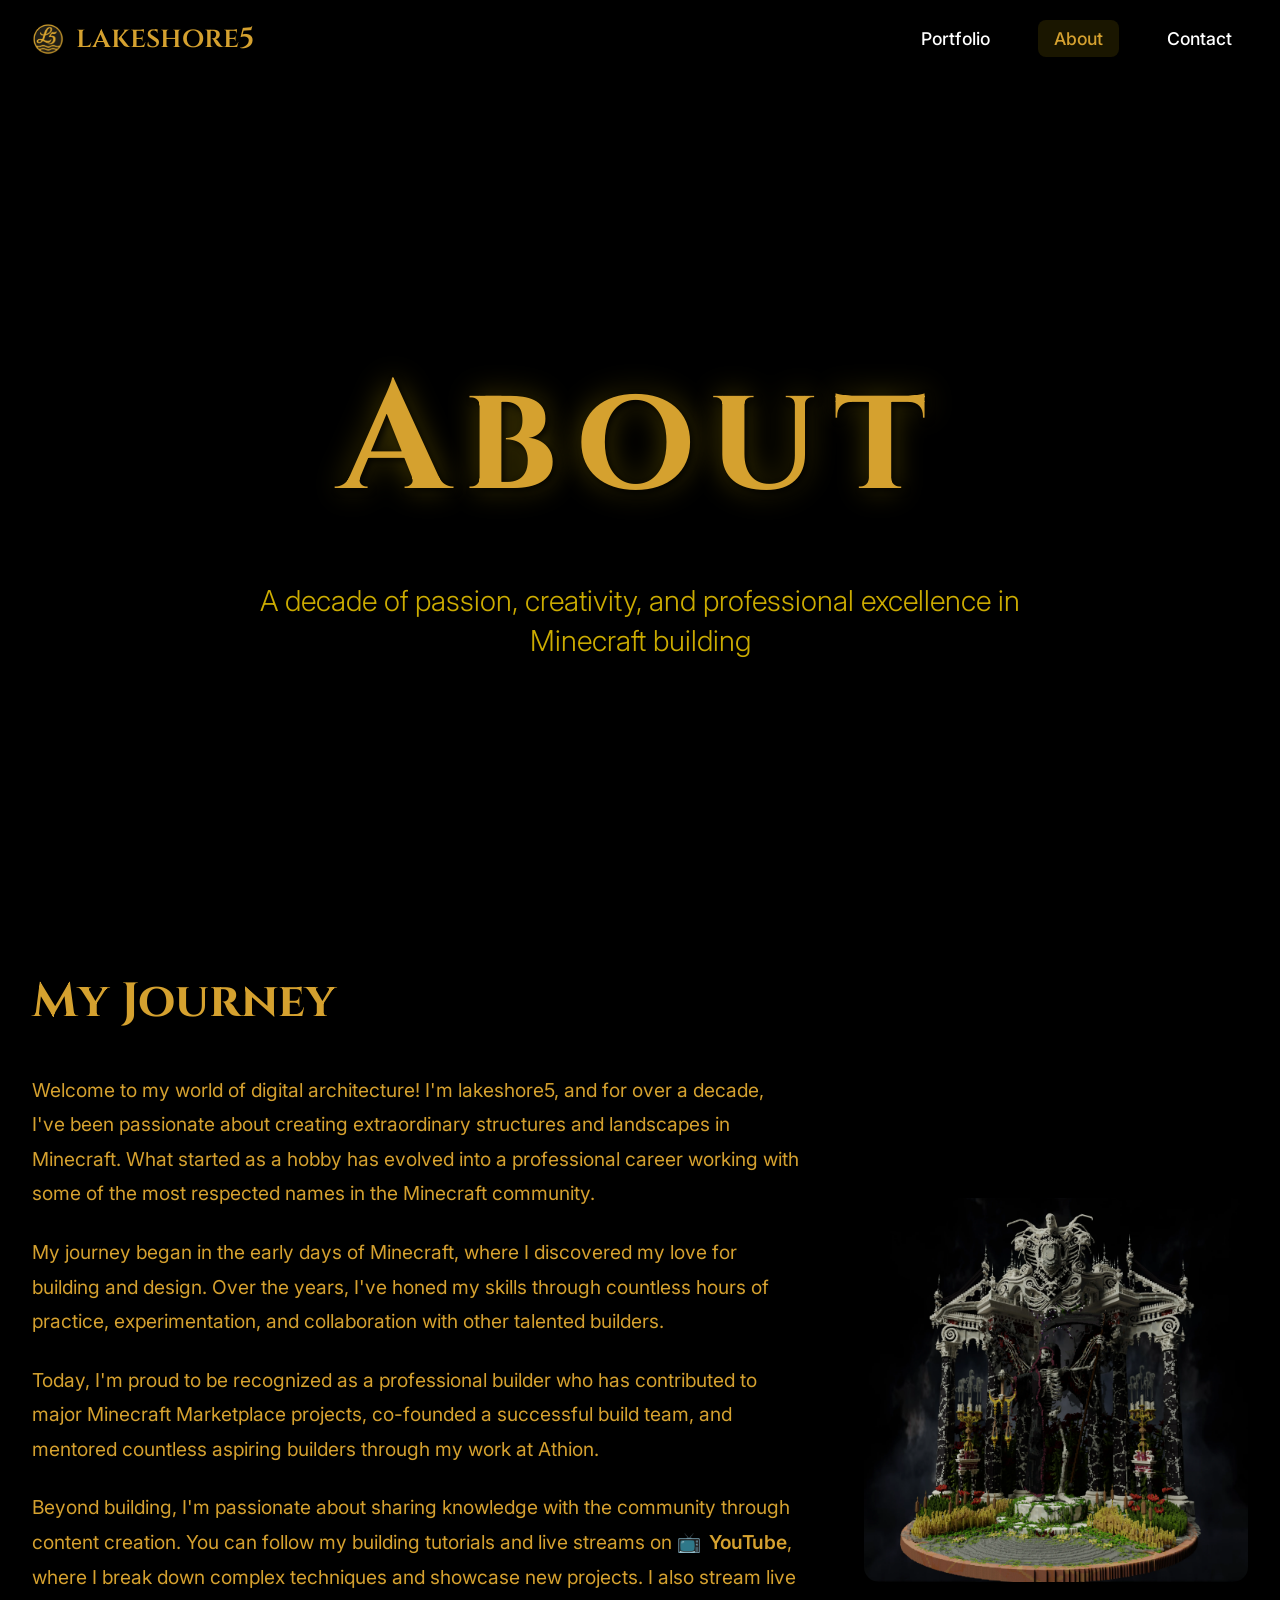
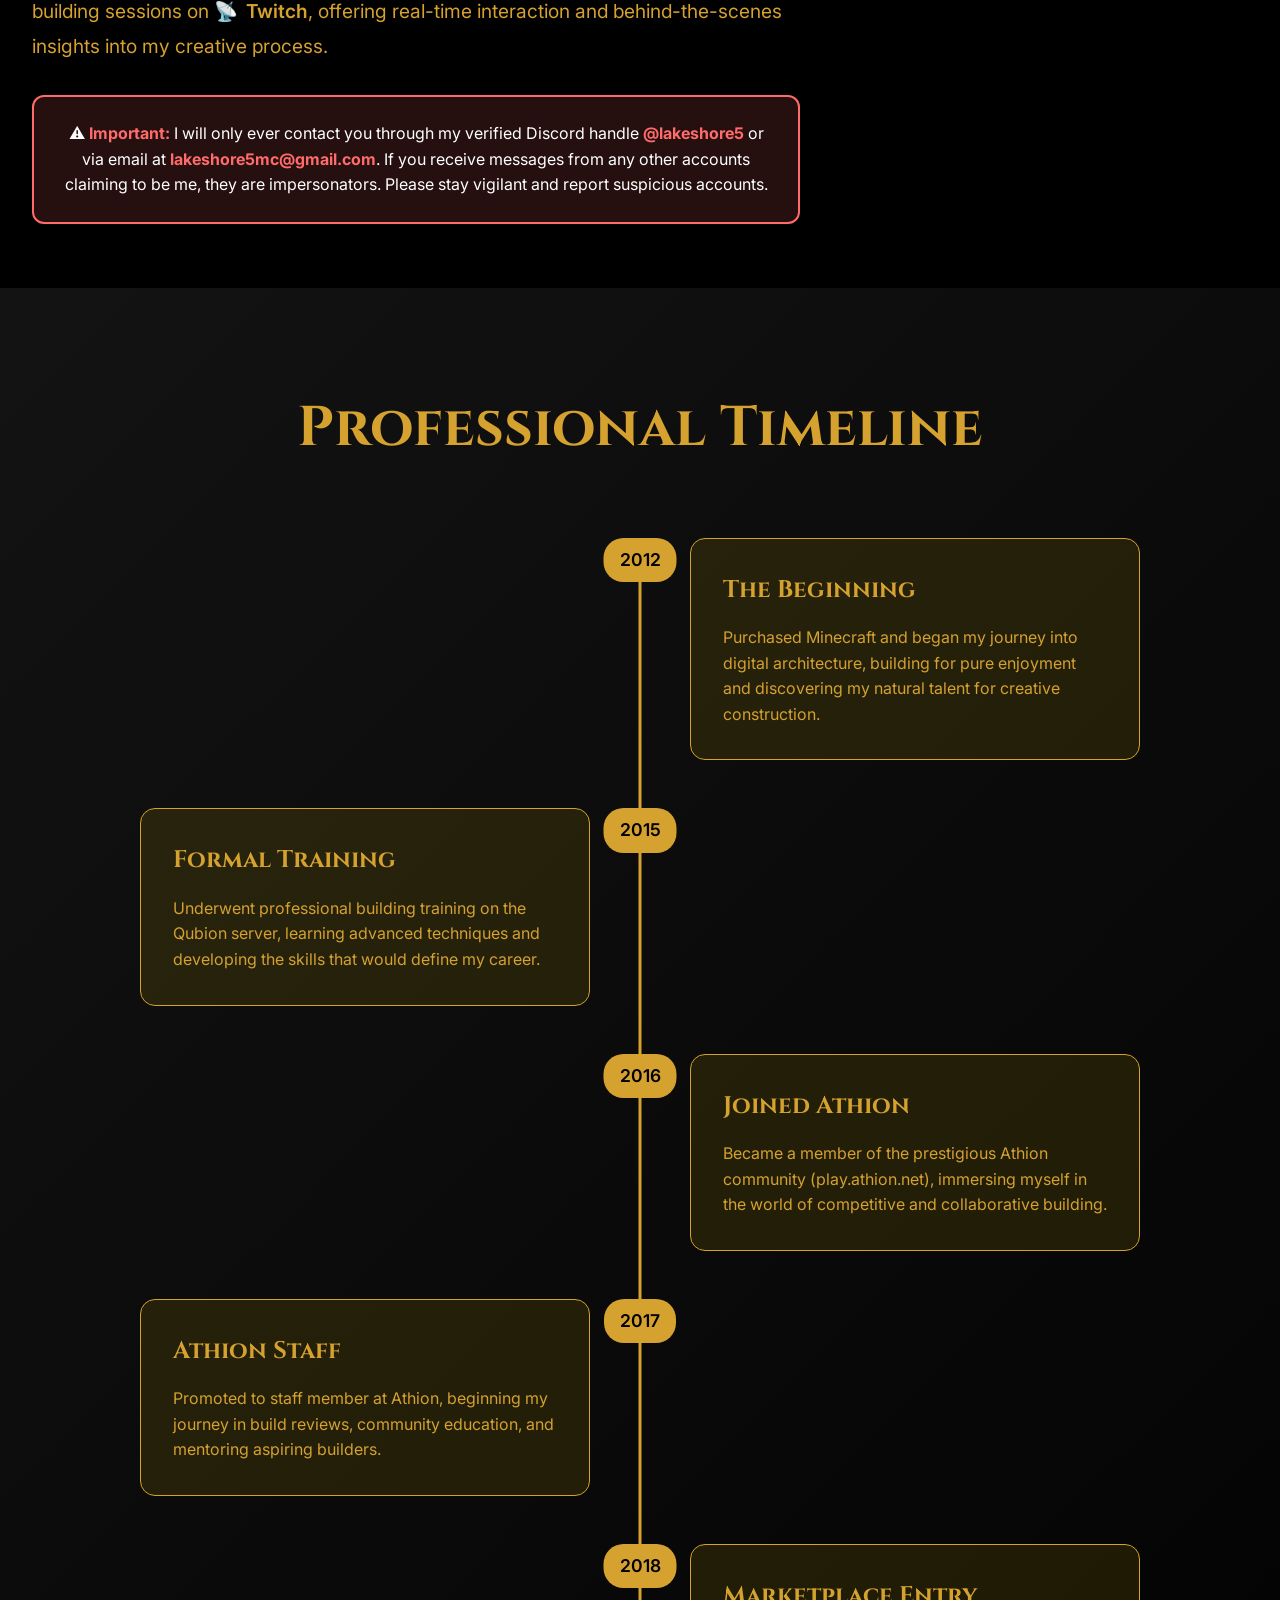
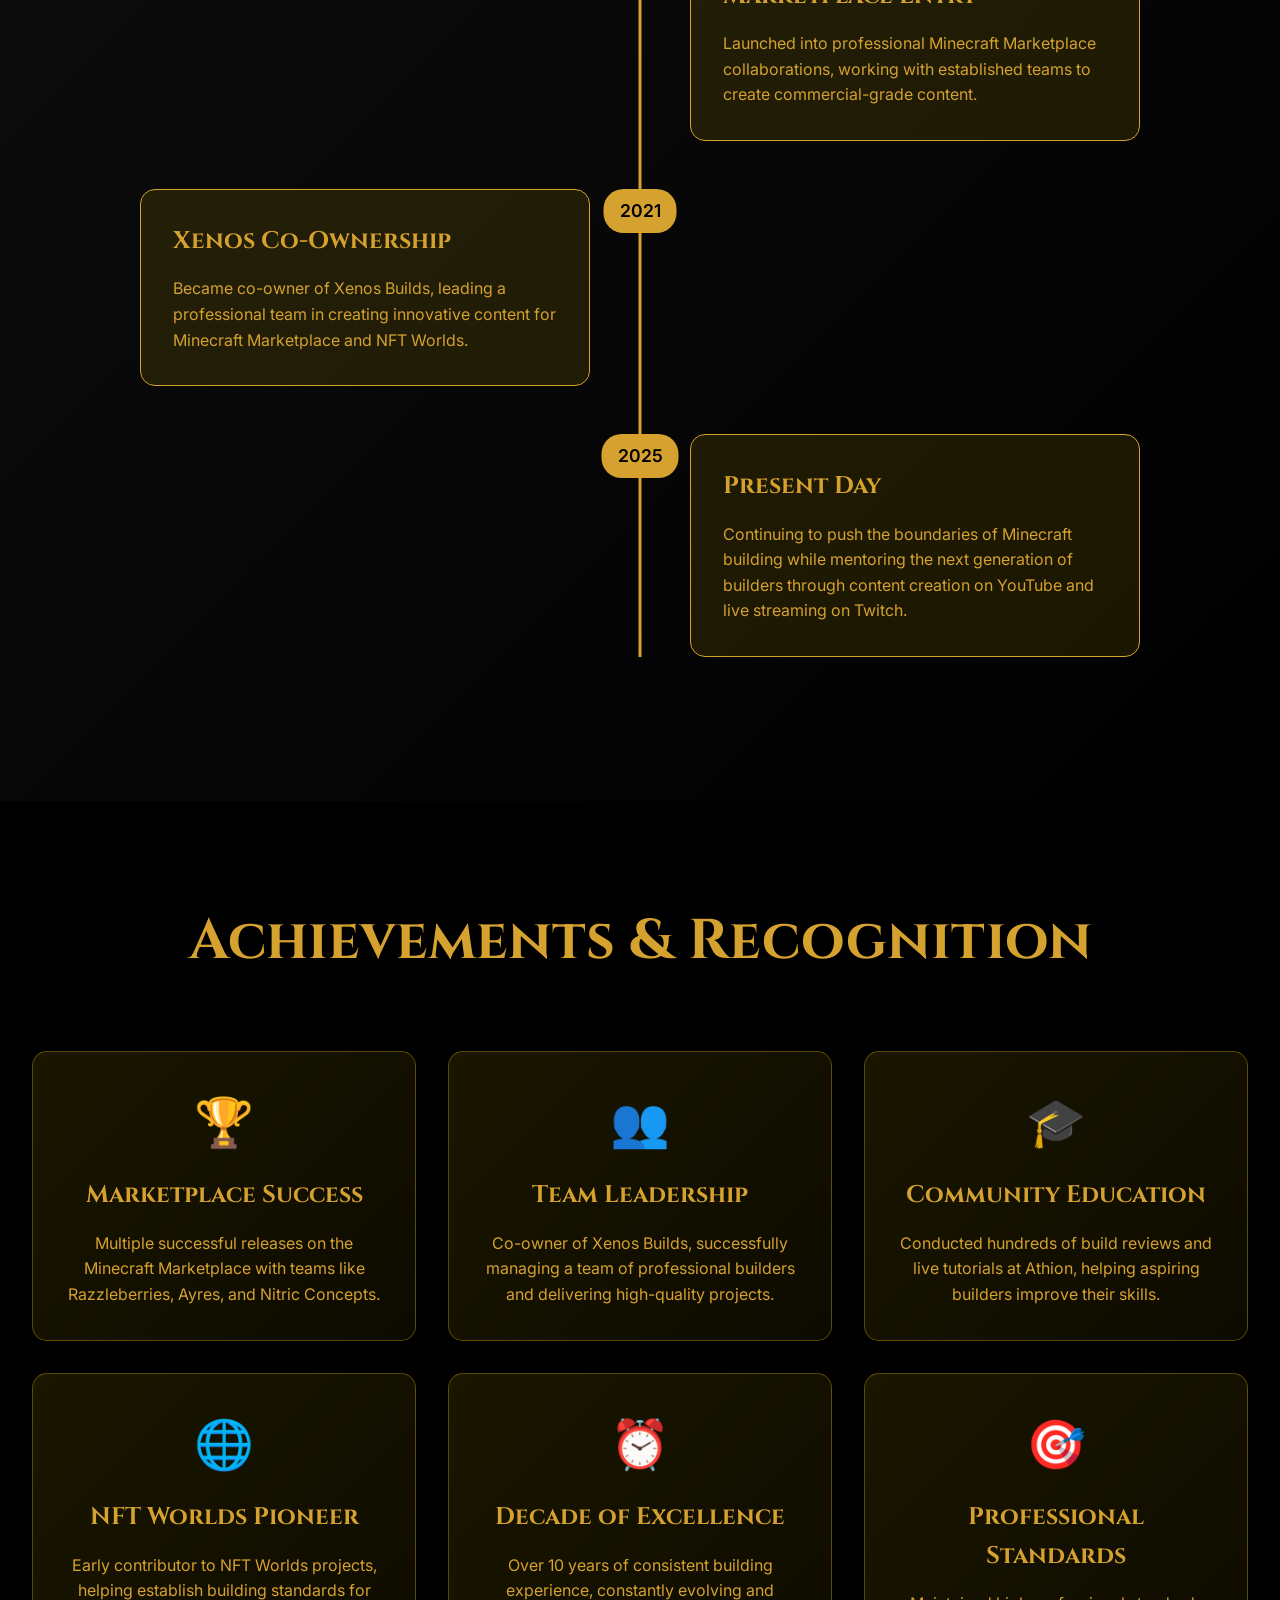
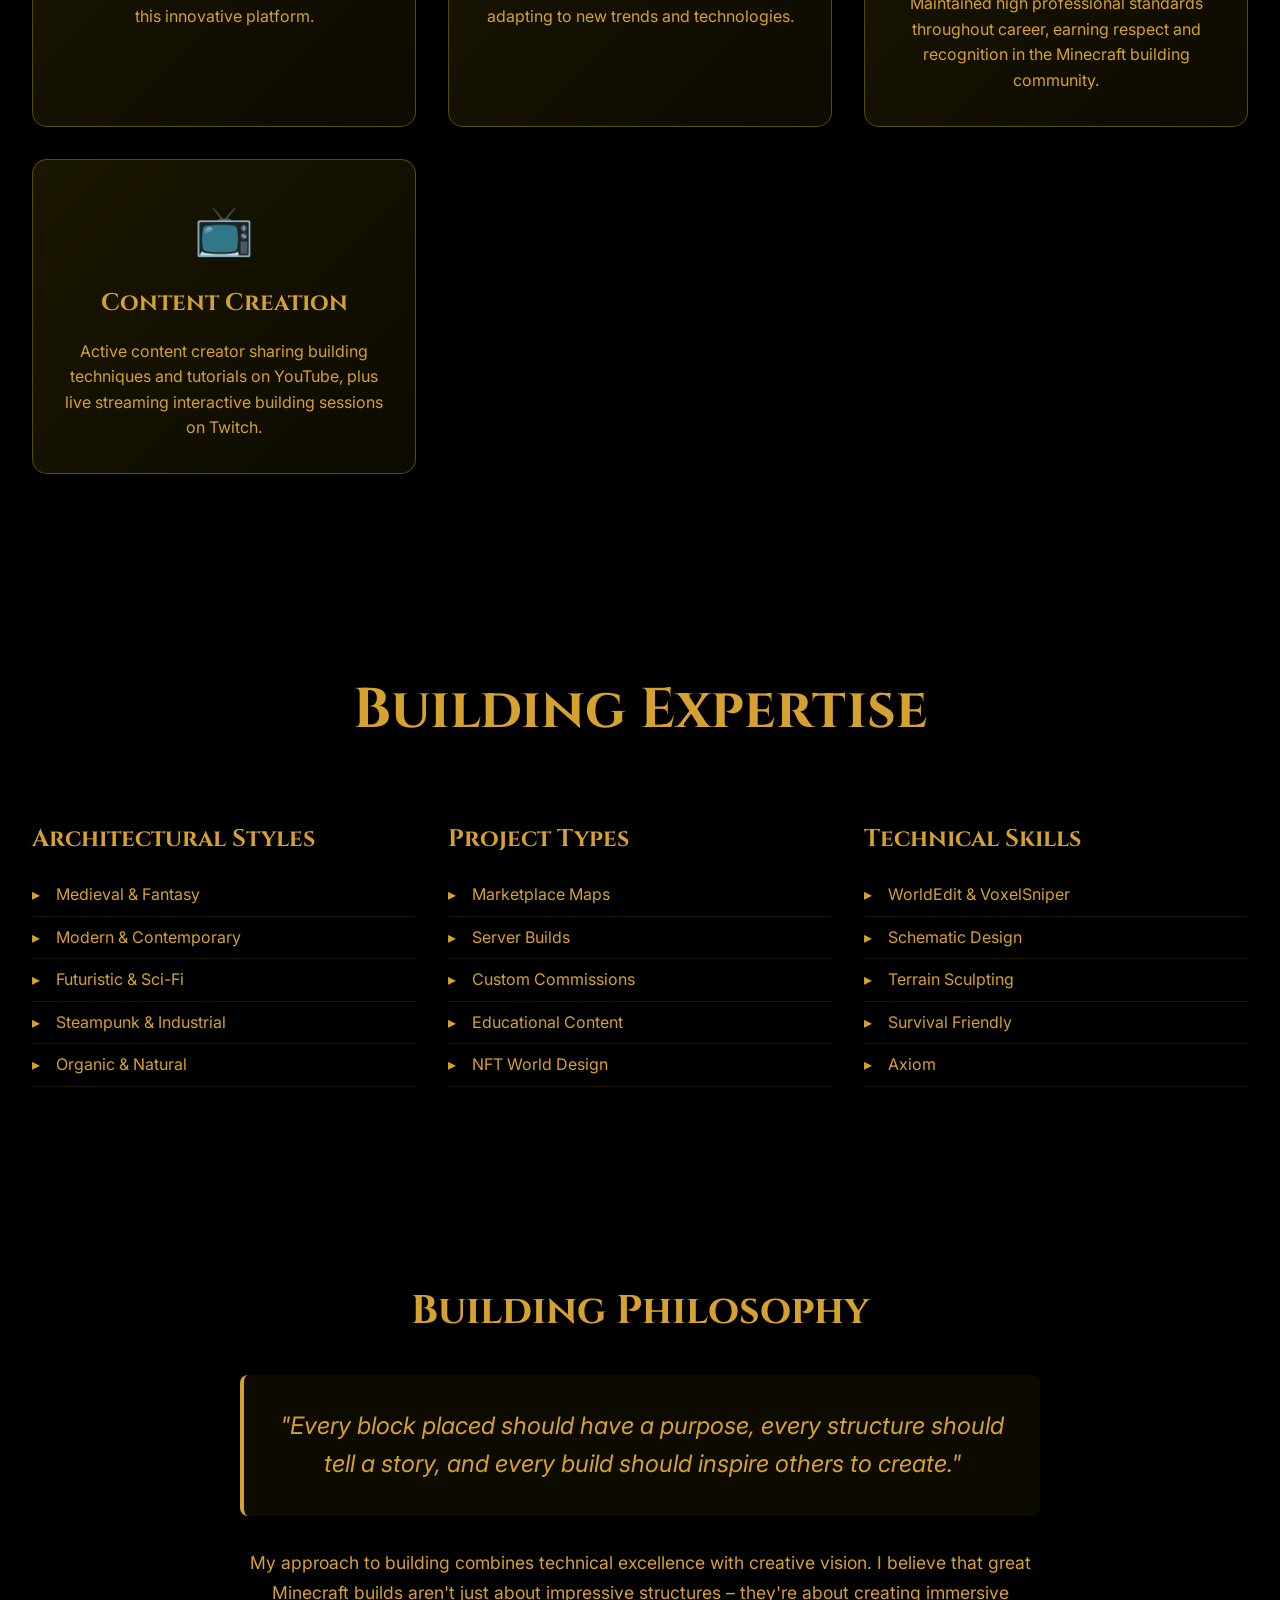
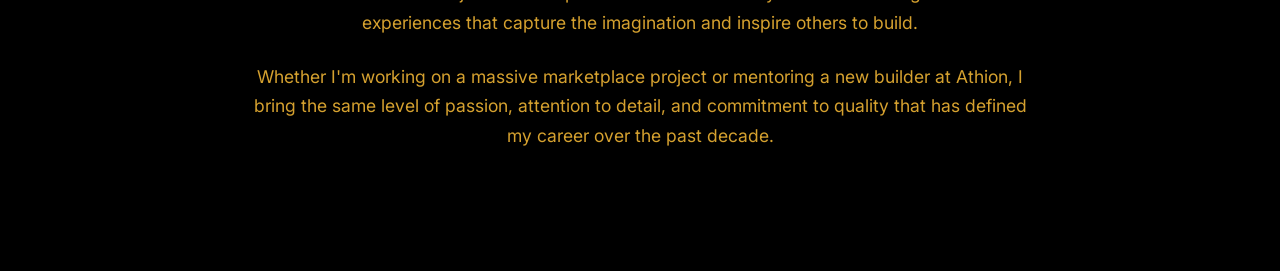
==== about.html @ 5ccd1626 "Major update: WebP conversion, image optimization, anti-impersonation notices - Converted all images" ====
<!DOCTYPE html>
<html lang="en">
<head>
    <meta charset="UTF-8">
    <meta name="viewport" content="width=device-width, initial-scale=1.0">
    <title>About - lakeshore5 | Professional Minecraft Builder</title>
    <meta name="description" content="Learn about lakeshore5's journey as a professional Minecraft builder, from early beginnings to working with top marketplace teams and co-owning Xenos Builds.">
    <link rel="icon" type="image/png" href="assets/images/Logo.webp">
    <link rel="stylesheet" href="assets/css/styles.css">
    <link rel="preconnect" href="https://fonts.googleapis.com">
    <link rel="preconnect" href="https://fonts.gstatic.com" crossorigin>
    <link href="https://fonts.googleapis.com/css2?family=Cinzel:wght@400;500;600;700&family=Inter:wght@300;400;500;600;700&display=swap" rel="stylesheet">
</head>
<body>
    <div id="navbar-container"></div>

    <!-- Background with gradient overlay -->
    <div class="background-container about-background">
        <div class="background-image about-bg-image"></div>
        <div class="gradient-overlay"></div>
    </div>

    <!-- Hero Section -->
    <section class="hero-section">
        <div class="container">
            <div class="hero-content">
                <h1 class="portfolio-title">About</h1>
                <p class="hero-subtitle">A decade of passion, creativity, and professional excellence in Minecraft building</p>
            </div>
        </div>
    </section>

    <section class="about-story">
        <div class="container">
            <div class="story-content">
                <div class="story-text">
                    <h2>My Journey</h2>
                    <p>Welcome to my world of digital architecture! I'm lakeshore5, and for over a decade, I've been passionate about creating extraordinary structures and landscapes in Minecraft. What started as a hobby has evolved into a professional career working with some of the most respected names in the Minecraft community.</p>
                    
                    <p>My journey began in the early days of Minecraft, where I discovered my love for building and design. Over the years, I've honed my skills through countless hours of practice, experimentation, and collaboration with other talented builders.</p>
                    
                    <p>Today, I'm proud to be recognized as a professional builder who has contributed to major Minecraft Marketplace projects, co-founded a successful build team, and mentored countless aspiring builders through my work at Athion.</p>
                    
                    <p>Beyond building, I'm passionate about sharing knowledge with the community through content creation. You can follow my building tutorials and live streams on <a href="https://www.youtube.com/@lakeshore5" target="_blank" class="social-mention">YouTube</a>, where I break down complex techniques and showcase new projects. I also stream live building sessions on <a href="https://www.twitch.tv/lakeshore5" target="_blank" class="social-mention">Twitch</a>, offering real-time interaction and behind-the-scenes insights into my creative process.</p>
                    
                    <div class="verification-notice">
                        <p>⚠️ <strong>Important:</strong> I will only ever contact you through my verified Discord handle <strong>@lakeshore5</strong> or via email at <strong>lakeshore5mc@gmail.com</strong>. If you receive messages from any other accounts claiming to be me, they are impersonators. Please stay vigilant and report suspicious accounts.</p>
                    </div>
                </div>
                <div class="story-image">
                    <img decoding="async" loading="lazy" src="builds/personal-projects/Adventus_Mortis/DeathAltar.webp" alt="lakeshore5 building showcase - Death Altar" loading="lazy">
                </div>
            </div>
        </div>
    </section>

    <section class="timeline">
        <div class="container">
            <h2 class="section-title">Professional Timeline</h2>
            <div class="timeline-container">
                <div class="timeline-item">
                    <div class="timeline-date">2012</div>
                    <div class="timeline-content">
                        <h3>The Beginning</h3>
                        <p>Purchased Minecraft and began my journey into digital architecture, building for pure enjoyment and discovering my natural talent for creative construction.</p>
                    </div>
                </div>
                
                <div class="timeline-item">
                    <div class="timeline-date">2015</div>
                    <div class="timeline-content">
                        <h3>Formal Training</h3>
                        <p>Underwent professional building training on the Qubion server, learning advanced techniques and developing the skills that would define my career.</p>
                    </div>
                </div>
                
                <div class="timeline-item">
                    <div class="timeline-date">2016</div>
                    <div class="timeline-content">
                        <h3>Joined Athion</h3>
                        <p>Became a member of the prestigious Athion community (play.athion.net), immersing myself in the world of competitive and collaborative building.</p>
                    </div>
                </div>
                
                <div class="timeline-item">
                    <div class="timeline-date">2017</div>
                    <div class="timeline-content">
                        <h3>Athion Staff</h3>
                        <p>Promoted to staff member at Athion, beginning my journey in build reviews, community education, and mentoring aspiring builders.</p>
                    </div>
                </div>
                
                <div class="timeline-item">
                    <div class="timeline-date">2018</div>
                    <div class="timeline-content">
                        <h3>Marketplace Entry</h3>
                        <p>Launched into professional Minecraft Marketplace collaborations, working with established teams to create commercial-grade content.</p>
                    </div>
                </div>
                
                <div class="timeline-item">
                    <div class="timeline-date">2021</div>
                    <div class="timeline-content">
                        <h3>Xenos Co-Ownership</h3>
                        <p>Became co-owner of Xenos Builds, leading a professional team in creating innovative content for Minecraft Marketplace and NFT Worlds.</p>
                    </div>
                </div>
                
                <div class="timeline-item">
                    <div class="timeline-date">2025</div>
                    <div class="timeline-content">
                        <h3>Present Day</h3>
                        <p>Continuing to push the boundaries of Minecraft building while mentoring the next generation of builders through content creation on YouTube and live streaming on Twitch.</p>
                    </div>
                </div>
            </div>
        </div>
    </section>

    <section class="achievements">
        <div class="container">
            <h2 class="section-title">Achievements & Recognition</h2>
            <div class="achievements-grid">
                <div class="achievement-card">
                    <div class="achievement-icon">🏆</div>
                    <h3>Marketplace Success</h3>
                    <p>Multiple successful releases on the Minecraft Marketplace with teams like Razzleberries, Ayres, and Nitric Concepts.</p>
                </div>
                
                <div class="achievement-card">
                    <div class="achievement-icon">👥</div>
                    <h3>Team Leadership</h3>
                    <p>Co-owner of Xenos Builds, successfully managing a team of professional builders and delivering high-quality projects.</p>
                </div>
                
                <div class="achievement-card">
                    <div class="achievement-icon">🎓</div>
                    <h3>Community Education</h3>
                    <p>Conducted hundreds of build reviews and live tutorials at Athion, helping aspiring builders improve their skills.</p>
                </div>
                
                <div class="achievement-card">
                    <div class="achievement-icon">🌐</div>
                    <h3>NFT Worlds Pioneer</h3>
                    <p>Early contributor to NFT Worlds projects, helping establish building standards for this innovative platform.</p>
                </div>
                
                <div class="achievement-card">
                    <div class="achievement-icon">⏰</div>
                    <h3>Decade of Excellence</h3>
                    <p>Over 10 years of consistent building experience, constantly evolving and adapting to new trends and technologies.</p>
                </div>
                
                <div class="achievement-card">
                    <div class="achievement-icon">🎯</div>
                    <h3>Professional Standards</h3>
                    <p>Maintained high professional standards throughout career, earning respect and recognition in the Minecraft building community.</p>
                </div>

                <div class="achievement-card">
                    <div class="achievement-icon">📺</div>
                    <h3>Content Creation</h3>
                    <p>Active content creator sharing building techniques and tutorials on YouTube, plus live streaming interactive building sessions on Twitch.</p>
                </div>
            </div>
        </div>
    </section>

    <section class="skills">
        <div class="container">
            <h2 class="section-title">Building Expertise</h2>
            <div class="skills-grid">
                <div class="skill-category">
                    <h3>Architectural Styles</h3>
                    <ul>
                        <li>Medieval & Fantasy</li>
                        <li>Modern & Contemporary</li>
                        <li>Futuristic & Sci-Fi</li>
                        <li>Steampunk & Industrial</li>
                        <li>Organic & Natural</li>
                    </ul>
                </div>
                
                <div class="skill-category">
                    <h3>Project Types</h3>
                    <ul>
                        <li>Marketplace Maps</li>
                        <li>Server Builds</li>
                        <li>Custom Commissions</li>
                        <li>Educational Content</li>
                        <li>NFT World Design</li>
                    </ul>
                </div>
                
                <div class="skill-category">
                    <h3>Technical Skills</h3>
                    <ul>
                        <li>WorldEdit & VoxelSniper</li>
                        <li>Schematic Design</li>
                        <li>Terrain Sculpting</li>
                        <li>Survival Friendly</li>
                        <li>Axiom</li>
                    </ul>
                </div>
            </div>
        </div>
    </section>

    <section class="philosophy">
        <div class="container">
            <div class="philosophy-content">
                <h2>Building Philosophy</h2>
                <blockquote>
                    "Every block placed should have a purpose, every structure should tell a story, and every build should inspire others to create."
                </blockquote>
                <p>My approach to building combines technical excellence with creative vision. I believe that great Minecraft builds aren't just about impressive structures – they're about creating immersive experiences that capture the imagination and inspire others to build.</p>
                
                <p>Whether I'm working on a massive marketplace project or mentoring a new builder at Athion, I bring the same level of passion, attention to detail, and commitment to quality that has defined my career over the past decade.</p>
            </div>
        </div>
    </section>

    <div id="footer-container"></div>

    <script src="shared/navbar.js"></script>
    <script src="shared/footer.js"></script>
    <script src="assets/js/script.js"></script>
    <script>
        // Load navbar and footer
        document.addEventListener('DOMContentLoaded', function() {
            loadNavbar('about');
            loadFooter();
        });
    </script>
</body>
</html>
---- assets/css/styles.css ----
/* CSS Reset and Base Styles */
* {
    margin: 0;
    padding: 0;
    box-sizing: border-box;
}

:root {
    --gold-color: #D5A12F;
    --gold-hover: #D5A12F;
    --dark-overlay: rgba(0, 0, 0, 0.7);
    --black: #000000;
    --white: #ffffff;
    --transition: all 0.4s cubic-bezier(0.4, 0, 0.2, 1);
}

html {
    scroll-behavior: smooth;
}

body {
    font-family: 'Inter', sans-serif;
    line-height: 1.6;
    color: var(--gold-color);
    background: var(--black);
    overflow-x: hidden;
}

/* Ensure all text is visible by default */
p, li, span, div {
    color: inherit;
}

/* High-quality smooth image rendering */
img {
    image-rendering: auto;
    image-rendering: -webkit-optimize-contrast;
    image-rendering: high-quality;
    -ms-interpolation-mode: bicubic;
    backface-visibility: hidden;
    -webkit-backface-visibility: hidden;
}

/* Container for responsive layout */
.container {
    max-width: 1400px;
    margin: 0 auto;
    padding: 0 2rem;
}

/* Navigation */
.navbar {
    position: fixed;
    top: 0;
    left: 0;
    width: 100%;
    background: rgba(0, 0, 0, 0.9);
    backdrop-filter: blur(10px);
    z-index: 1000;
    transition: var(--transition);
}

.nav-container {
    display: flex;
    justify-content: space-between;
    align-items: center;
    padding: 1rem 2rem;
    max-width: 1400px;
    margin: 0 auto;
}

.nav-logo a {
    font-family: 'Cinzel', serif;
    font-size: 1.8rem;
    font-weight: 600;
    color: var(--gold-color);
    text-decoration: none;
    transition: var(--transition);
    display: flex;
    align-items: center;
    gap: 12px;
}

.nav-logo a:hover {
    color: var(--gold-hover);
    text-shadow: 0 0 10px rgba(255, 215, 0, 0.5);
}

.nav-logo-img {
    height: 32px;
    width: 32px;
    object-fit: contain;
    transition: var(--transition);
}

.nav-logo a:hover .nav-logo-img {
    transform: scale(1.1);
    filter: drop-shadow(0 0 8px rgba(255, 215, 0, 0.4));
}

.nav-menu {
    display: flex;
    list-style: none;
    gap: 2rem;
}

.nav-link {
    text-decoration: none;
    color: var(--white);
    font-weight: 500;
    font-size: 1.1rem;
    padding: 0.5rem 1rem;
    border-radius: 8px;
    transition: var(--transition);
    position: relative;
}

.nav-link:hover,
.nav-link.active {
    color: var(--gold-color);
    background: rgba(255, 215, 0, 0.1);
}

.nav-toggle {
    display: none;
    flex-direction: column;
    cursor: pointer;
    gap: 4px;
}

.nav-toggle .bar {
    width: 25px;
    height: 3px;
    background: var(--gold-color);
    border-radius: 2px;
    transition: var(--transition);
}

/* Background Container */
.background-container {
    position: absolute;
    top: 0;
    left: 0;
    width: 100%;
    height: 100vh;
    z-index: -2;
    overflow: hidden;
}

.background-image {
    position: absolute;
    top: 0;
    left: 0;
    width: 100%;
    height: 100%;
    background-image: url('../../builds/athion-builds/Aurelios_the_Lost_City/AtlantisCity.png');
    background-size: cover;
    background-position: center;
    background-repeat: no-repeat;
}

.gradient-overlay {
    position: absolute;
    top: 0;
    left: 0;
    width: 100%;
    height: 100vh; /* Only cover hero section */
    background: linear-gradient(
        to bottom,
        rgba(0, 0, 0, 0.2) 0%,
        rgba(0, 0, 0, 0.3) 30%,
        rgba(0, 0, 0, 0.6) 60%,
        rgba(0, 0, 0, 0.9) 85%,
        rgba(0, 0, 0, 1) 100%
    );
    z-index: 0;
}

/* Hero Section */
.hero-section {
    height: 100vh;
    display: flex;
    align-items: center;
    justify-content: center;
    position: relative;
    z-index: 1;
    padding-top: 80px; /* Account for fixed navbar */
}

.hero-content {
    text-align: center;
}

.portfolio-title {
    font-family: 'Cinzel', serif;
    font-size: clamp(4rem, 12vw, 10rem);
    font-weight: 700;
    color: var(--gold-color);
    text-shadow: 
        3px 3px 6px rgba(0, 0, 0, 0.8),
        0 0 30px rgba(255, 215, 0, 0.3);
    letter-spacing: 0.1em;
    animation: glow 3s ease-in-out infinite alternate;
}

@keyframes glow {
    from {
        text-shadow: 
            3px 3px 6px rgba(0, 0, 0, 0.8),
            0 0 30px rgba(255, 215, 0, 0.3);
    }
    to {
        text-shadow: 
            3px 3px 6px rgba(0, 0, 0, 0.8),
            0 0 40px rgba(255, 215, 0, 0.5),
            0 0 60px rgba(255, 215, 0, 0.2);
    }
}

/* Portfolio Section */
.portfolio-section {
    min-height: 100vh;
    padding: 5rem 0;
    position: relative;
    z-index: 1;
    background: linear-gradient(
        to bottom,
        rgba(0, 0, 0, 0.8) 0%,
        rgba(0, 0, 0, 0.95) 50%,
        rgba(0, 0, 0, 1) 100%
    );
}

.portfolio-grid {
    display: flex;
    flex-direction: column;
    gap: 2rem;
    margin: 0 auto;
    max-width: 1400px;
    padding: 0 2rem;
    overflow: hidden; /* Prevent any overflow */
}

.portfolio-row {
    display: flex;
    height: 400px;
    gap: 1.5rem;
    align-items: center;
    justify-content: center;
    width: 100%;
    max-width: 100%; /* Ensure it never exceeds container */
    box-sizing: border-box;
}

/* Responsive sizing for different desktop sizes */
@media screen and (max-width: 1200px) and (min-width: 769px) {
    .portfolio-grid {
        padding: 0 1.5rem;
    }
    
    .portfolio-row {
        gap: 1rem;
    }
    
    .build-card {
        max-width: calc(50% - 0.5rem);
    }
}

/* Larger images on desktop */
@media screen and (min-width: 1200px) {
    .portfolio-row {
        height: 450px;
        gap: 2rem;
    }
    
    .build-card {
        max-width: calc(50% - 1rem);
    }
}

/* Extra large screens - prevent excessive stretching */
@media screen and (min-width: 1600px) {
    .portfolio-grid {
        max-width: 1600px;
    }
    
    .build-card {
        max-width: 600px; /* Absolute max width for readability */
    }
}

/* Build Cards */
.build-card {
    position: relative;
    height: 100%;
    width: auto;
    cursor: pointer;
    transition: var(--transition);
    border: none;
    box-shadow: 0 10px 30px rgba(0, 0, 0, 0.5);
    background: transparent;
    padding: 0;
    display: block;
    flex-shrink: 1; /* Allow shrinking to fit container */
    max-width: calc(50% - 0.75rem); /* Ensure two-card rows never exceed container */
    min-width: 200px; /* Minimum size to maintain readability */
}

.build-card .image-container {
    width: 100%;
    height: 100%;
    background: transparent;
    position: relative;
    overflow: hidden;
}

/* Specific aspect ratios for each build - matching actual image proportions */
.build-card[data-build="loriostrond"] {
    aspect-ratio: 19 / 10; /* 1.9:1 - wide landscape similar to actual 4096x2160 */
}

.build-card[data-build="aurelios"] {
    aspect-ratio: 19 / 10; /* 1.9:1 - wide landscape similar to actual 4096x2160 */
}

.build-card[data-build="adventus-mortis"] {
    aspect-ratio: 1 / 1; /* 1:1 - square */
}

.build-card[data-build="heliox-station"] {
    aspect-ratio: 1 / 1; /* 1:1 - square */
}

.build-card[data-build="yuanhua-pagoda"] {
    aspect-ratio: 16 / 9; /* 16:9 - standard widescreen */
}

.build-card[data-build="loriostrond"] {
    aspect-ratio: 19 / 10; /* 1.9:1 - wide landscape to match row above */
}

.build-card[data-build="palais-lumiere"] {
    aspect-ratio: 25 / 18; /* 1.39:1 - matches FrenchFront 3000x2160 dimensions */
}

.build-card[data-build="christmas-build-battle"] {
    aspect-ratio: 16 / 9; /* 16:9 - standard widescreen matches 3840x2160 */
}

.build-card[data-build="cma"] {
    aspect-ratio: 2800 / 2160; /* 1.296:1 - matches CMACinematic 2800x2160 dimensions */
}

.build-card:hover {
    transform: scale(1.02);
    border-color: var(--gold-color);
    box-shadow: 
        0 0 30px rgba(255, 215, 0, 0.4),
        0 15px 40px rgba(0, 0, 0, 0.6);
}

.build-card:hover .build-image {
    transform: scale(1.05);
}

.build-image {
    width: 100%;
    height: 100%;
    object-fit: cover;
    transition: var(--transition);
    display: block;
    image-rendering: auto;
    image-rendering: high-quality;
    -ms-interpolation-mode: bicubic;
}

.build-overlay {
    position: absolute;
    bottom: 0;
    left: 0;
    right: 0;
    background: linear-gradient(
        transparent,
        rgba(0, 0, 0, 0.9)
    );
    padding: 2rem 2rem 1.5rem;
    text-align: center;
    transform: translateY(100%);
    opacity: 0;
    transition: var(--transition);
}

.build-card:hover .build-overlay {
    transform: translateY(0);
    opacity: 1;
    background: linear-gradient(
        transparent,
        rgba(0, 0, 0, 0.9)
    );
}

.build-title {
    font-family: 'Cinzel', serif;
    font-size: 2.5rem;
    font-weight: 600;
    color: var(--gold-color);
    text-shadow: 2px 2px 4px rgba(0, 0, 0, 0.8);
    letter-spacing: 0.05em;
}

/* Modal Styles */
.modal {
    display: none;
    position: fixed;
    z-index: 2000;
    left: 0;
    top: 0;
    width: 100%;
    height: 100%;
    background-color: rgba(0, 0, 0, 0.95);
    backdrop-filter: blur(5px);
}

.modal-content {
    position: relative;
    margin: 2% auto;
    width: 95%;
    max-width: 1200px;
    height: 90vh;
    background: linear-gradient(135deg, rgba(20, 20, 20, 0.95), rgba(0, 0, 0, 0.98));
    border: 2px solid var(--gold-color);
    border-radius: 10px;
    box-shadow: 0 0 50px rgba(255, 215, 0, 0.3);
}

.close {
    position: absolute;
    top: 20px;
    right: 30px;
    color: var(--gold-color);
    font-size: 40px;
    font-weight: bold;
    cursor: pointer;
    z-index: 2001;
    transition: var(--transition);
}

.close:hover {
    color: var(--gold-hover);
    transform: scale(1.1);
}

.modal-body {
    display: grid;
    grid-template-columns: 1fr 350px;
    height: 100%;
    padding: 2rem;
    gap: 2rem;
}

.modal-images {
    display: flex;
    flex-direction: column;
    gap: 1rem;
    min-width: 0;
    overflow: hidden;
}

.image-carousel {
    position: relative;
    flex: 1;
    border-radius: 8px;
    overflow: hidden;
    background: var(--black);
}

.modal-main-image {
    width: 100%;
    height: 100%;
    object-fit: contain;
    background: var(--black);
    image-rendering: auto;
    image-rendering: high-quality;
    -ms-interpolation-mode: bicubic;
    max-width: none;
    max-height: none;
}

.carousel-controls {
    position: absolute;
    top: 50%;
    width: 100%;
    display: flex;
    justify-content: space-between;
    padding: 0 1rem;
    transform: translateY(-50%);
}

.prev-btn,
.next-btn {
    background: rgba(0, 0, 0, 0.7);
    color: var(--gold-color);
    border: 2px solid var(--gold-color);
    padding: 1rem 1.5rem;
    font-size: 1.5rem;
    cursor: pointer;
    border-radius: 50%;
    transition: var(--transition);
}

.prev-btn:hover,
.next-btn:hover {
    background: var(--gold-color);
    color: var(--black);
    transform: scale(1.1);
}

.image-thumbnails {
    display: flex;
    gap: 0.5rem;
    overflow-x: auto;
    padding: 0.5rem 0;
    scrollbar-width: thin;
    scrollbar-color: var(--gold-color) transparent;
}

.thumbnail {
    width: 80px;
    height: 60px;
    object-fit: cover;
    border-radius: 4px;
    cursor: pointer;
    border: 2px solid transparent;
    transition: var(--transition);
    flex-shrink: 0;
}

.thumbnail:hover,
.thumbnail.active {
    border-color: var(--gold-color);
    transform: scale(1.05);
}

.modal-info {
    padding: 1rem;
    overflow-y: auto;
}

.modal-info h2 {
    font-family: 'Cinzel', serif;
    color: var(--gold-color);
    font-size: 2.5rem;
    margin-bottom: 1.5rem;
    text-shadow: 2px 2px 4px rgba(0, 0, 0, 0.8);
}

.modal-info p {
    color: rgba(255, 255, 255, 0.9);
    line-height: 1.8;
    margin-bottom: 1rem;
    font-size: 1.1rem;
}

/* Responsive Design */
@media screen and (max-width: 1024px) {
    .container {
        padding: 0 1rem;
    }
    
    .modal-body {
        grid-template-columns: 1fr;
        grid-template-rows: 2fr 1fr;
    }
    
    .portfolio-title {
        font-size: clamp(3rem, 10vw, 6rem);
    }
    
    .nav-container {
        padding: 1rem;
    }
}

@media screen and (max-width: 768px) {
    .nav-menu {
        position: fixed;
        left: -100%;
        top: 70px;
        flex-direction: column;
        background-color: rgba(0, 0, 0, 0.95);
        width: 100%;
        text-align: center;
        transition: 0.3s;
        box-shadow: 0 10px 27px rgba(0, 0, 0, 0.5);
        padding: 2rem 0;
        backdrop-filter: blur(10px);
    }

    .nav-menu.active {
        left: 0;
    }

    .nav-toggle {
        display: flex;
    }

    .nav-toggle.active .bar:nth-child(2) {
        opacity: 0;
    }

    .nav-toggle.active .bar:nth-child(1) {
        transform: translateY(7px) rotate(45deg);
    }

    .nav-toggle.active .bar:nth-child(3) {
        transform: translateY(-7px) rotate(-45deg);
    }
    
    .portfolio-section {
        padding: 2rem 0;
    }
    
    .portfolio-grid {
        gap: 2rem;
    }
    
    .build-title {
        font-size: 2rem;
    }
    
    .container {
        padding: 0 1rem;
    }
    
    .build-card {
        width: 100%;
        max-width: 100%;
        box-sizing: border-box;
    }
    
    .modal-content {
        width: 98%;
        height: 95vh;
        margin: 1% auto;
    }
    
    .modal-body {
        padding: 1rem;
        gap: 1rem;
    }
    
    .carousel-controls {
        padding: 0 0.5rem;
    }
    
    .prev-btn,
    .next-btn {
        padding: 0.7rem 1rem;
        font-size: 1.2rem;
    }
}

@media screen and (max-width: 768px) {
    .container {
        padding: 0 0.5rem;
    }
    
    .portfolio-grid {
        gap: 2rem;
        padding: 0 0.5rem;
    }
    
    .portfolio-row {
        flex-direction: column;
        height: auto;
        gap: 2rem;
    }
    
    .build-card {
        margin: 0;
        width: calc(100% - 1rem);
        height: auto;
        margin-left: auto;
        margin-right: auto;
        max-height: 60vh;
    }
}

@media screen and (max-width: 480px) {
    .portfolio-title {
        font-size: clamp(2.5rem, 8vw, 4rem);
    }
    
    .build-title {
        font-size: 1.5rem;
    }
    
    .build-overlay {
        padding: 2rem 1rem 1rem;
    }
    
    .container {
        padding: 0 0.25rem;
    }
    
    .portfolio-grid {
        gap: 1rem;
        padding: 0 0.25rem;
    }
    
    .build-card {
        width: calc(100% - 0.5rem);
        max-width: calc(100% - 0.5rem);
        margin-left: auto;
        margin-right: auto;
        max-height: 50vh;
    }
}

/* Mobile landscape orientation fix */
@media screen and (max-width: 768px) and (orientation: landscape) {
    .build-card {
        width: 50%;
        max-height: 10vh;
        margin: 0 auto;
        margin-bottom: 8rem;
    }
    
    .portfolio-grid {
        gap: 6rem;
        padding: 2rem 1rem;
    }
    
    .hero-section {
        min-height: 20vh;
        padding: 1rem 0;
    }
    
    .container {
        padding: 0 1rem;
    }
    
    /* Ensure no overlap by adding extra spacing */
    .build-card:not(:last-child) {
        padding-bottom: 4rem;
    }
}

/* About Page Specific Styles */
.about-background .about-bg-image {
    background-image: url('../../builds/athion-builds/Aurelios_the_Lost_City/AtlantisInterior.png');
}

/* Contact Page Specific Styles */
.contact-background .contact-bg-image {
    background-image: url('../../builds/athion-builds/Aurelios_the_Lost_City/AtlantisBack.png');
}

.hero-subtitle {
    color: rgba(255, 215, 0, 0.8);
    font-weight: 300;
    margin-top: 1rem;
    text-shadow: 2px 2px 4px rgba(0, 0, 0, 0.8);
    max-width: 800px;
    margin-left: auto;
    margin-right: auto;
    line-height: 1.4;
}

/* Story Section */
.about-story {
    padding: 4rem 0;
    background: var(--black);
}

.story-content {
    display: grid;
    grid-template-columns: 2fr 1fr;
    gap: 4rem;
    align-items: center;
}

.story-text h2 {
    font-family: 'Cinzel', serif;
    font-size: 3rem;
    color: var(--gold-color);
    margin-bottom: 2rem;
    opacity: 0;
    transform: translateY(30px);
    animation: fadeInUp 0.8s ease forwards;
}

.story-text p {
    font-size: 1.2rem;
    line-height: 1.8;
    margin-bottom: 1.5rem;
    color: var(--gold-color);
    opacity: 0;
    transform: translateY(20px);
    animation: fadeInUp 0.8s ease forwards;
}

.story-text p:nth-child(2) { animation-delay: 0.2s; }
.story-text p:nth-child(3) { animation-delay: 0.4s; }
.story-text p:nth-child(4) { animation-delay: 0.6s; }
.story-text p:nth-child(5) { animation-delay: 0.8s; }

.story-image {
    opacity: 0;
    transform: translateX(30px);
    animation: fadeInRight 0.8s ease forwards;
    animation-delay: 1.0s;
}

.story-image img {
    width: 100%;
    border-radius: 15px;
    box-shadow: 0 20px 40px rgba(0, 0, 0, 0.5);
}

/* Timeline Styles */
.timeline {
    padding: 6rem 0;
    background: linear-gradient(135deg, rgba(20, 20, 20, 0.95), rgba(0, 0, 0, 0.98));
}

.section-title {
    font-family: 'Cinzel', serif;
    font-size: 3.5rem;
    color: var(--gold-color);
    text-align: center;
    margin-bottom: 4rem;
    opacity: 0;
    transform: translateY(30px);
    animation: fadeInUp 0.8s ease forwards;
}

.timeline-container {
    position: relative;
    max-width: 1000px;
    margin: 0 auto;
}

.timeline-container::before {
    content: '';
    position: absolute;
    left: 50%;
    top: 0;
    bottom: 0;
    width: 3px;
    background: var(--gold-color);
    transform: translateX(-50%);
}

.timeline-item {
    position: relative;
    margin: 3rem 0;
    opacity: 0;
    transform: translateY(30px);
    animation: fadeInUp 0.8s ease forwards;
}

.timeline-item:nth-child(1) { animation-delay: 0.2s; }
.timeline-item:nth-child(2) { animation-delay: 0.4s; }
.timeline-item:nth-child(3) { animation-delay: 0.6s; }
.timeline-item:nth-child(4) { animation-delay: 0.8s; }
.timeline-item:nth-child(5) { animation-delay: 1.0s; }

.timeline-date {
    position: absolute;
    left: 50%;
    transform: translateX(-50%);
    background: var(--gold-color);
    color: var(--black);
    padding: 0.5rem 1rem;
    border-radius: 20px;
    font-weight: 600;
    font-size: 1.1rem;
    z-index: 2;
}

.timeline-content {
    width: 45%;
    padding: 2rem;
    background: rgba(255, 215, 0, 0.1);
    border: 1px solid var(--gold-color);
    border-radius: 15px;
    margin-top: 2rem;
}

.timeline-item:nth-child(odd) .timeline-content {
    margin-left: auto;
}

.timeline-content h3 {
    color: var(--gold-color);
    font-size: 1.5rem;
    margin-bottom: 1rem;
    font-family: 'Cinzel', serif;
}

.timeline-content p {
    color: var(--gold-color);
    line-height: 1.6;
}

/* Achievements Section */
.achievements {
    padding: 6rem 0;
    background: var(--black);
}

.achievements-grid {
    display: grid;
    grid-template-columns: repeat(auto-fit, minmax(350px, 1fr));
    gap: 2rem;
    margin-top: 3rem;
}

.achievement-card {
    background: linear-gradient(135deg, rgba(255, 215, 0, 0.1), rgba(255, 215, 0, 0.05));
    border: 1px solid rgba(255, 215, 0, 0.3);
    border-radius: 15px;
    padding: 2rem;
    text-align: center;
    transition: var(--transition);
    opacity: 0;
    transform: translateY(30px);
    animation: fadeInUp 0.8s ease forwards;
}

.achievement-card:nth-child(1) { animation-delay: 0.1s; }
.achievement-card:nth-child(2) { animation-delay: 0.2s; }
.achievement-card:nth-child(3) { animation-delay: 0.3s; }
.achievement-card:nth-child(4) { animation-delay: 0.4s; }
.achievement-card:nth-child(5) { animation-delay: 0.5s; }
.achievement-card:nth-child(6) { animation-delay: 0.6s; }

.achievement-card:hover {
    transform: translateY(-10px);
    border-color: var(--gold-color);
    box-shadow: 0 20px 40px rgba(255, 215, 0, 0.2);
}

.achievement-icon {
    font-size: 3rem;
    margin-bottom: 1rem;
}

.achievement-card h3 {
    color: var(--gold-color);
    font-size: 1.5rem;
    margin-bottom: 1rem;
    font-family: 'Cinzel', serif;
}

.achievement-card p {
    color: var(--gold-color);
    line-height: 1.6;
}

/* Animations */
@keyframes fadeInUp {
    to {
        opacity: 1;
        transform: translateY(0);
    }
}

@keyframes fadeInRight {
    to {
        opacity: 1;
        transform: translateX(0);
    }
}

/* Responsive Design for About Page */
@media screen and (max-width: 1024px) {
    .story-content {
        grid-template-columns: 1fr;
        gap: 2rem;
    }
    
    .timeline-container::before {
        left: 20px;
    }
    
    .timeline-item {
        display: flex;
        flex-direction: column;
        align-items: flex-start;
        margin-bottom: 2rem;
    }
    
    .timeline-date {
        position: static;
        transform: none;
        margin-bottom: 1rem;
        margin-left: 0;
        align-self: flex-start;
    }
    
    .timeline-content {
        width: calc(100% - 40px);
        margin-left: 40px !important;
        margin-top: 0;
    }
    
    .achievements-grid {
        grid-template-columns: 1fr;
    }
}

@media screen and (max-width: 768px) {
    .hero-subtitle {
        font-size: 1.2rem;
    }
    
    .story-text h2 {
        font-size: 2.5rem;
    }
    
    .section-title {
        font-size: 2.5rem;
    }
    
    .timeline-container::before {
        left: 15px;
    }
    
    .timeline-content {
        width: calc(100% - 30px);
        margin-left: 30px !important;
        padding: 1.5rem;
    }
    
    .timeline-date {
        margin-left: 0;
        font-size: 1rem;
        padding: 0.4rem 0.8rem;
    }
}

/* Scrollbar Styling */
::-webkit-scrollbar {
    width: 8px;
}

::-webkit-scrollbar-track {
    background: rgba(0, 0, 0, 0.3);
}

::-webkit-scrollbar-thumb {
    background: var(--gold-color);
    border-radius: 4px;
}

::-webkit-scrollbar-thumb:hover {
    background: var(--gold-hover);
}

/* Loading Animation */
@keyframes fadeIn {
    from {
        opacity: 0;
        transform: translateY(30px);
    }
    to {
        opacity: 1;
        transform: translateY(0);
    }
}

/* Hero Animations */
@keyframes slideUpFromBottom {
    from {
        opacity: 0;
        transform: translateY(50px);
    }
    to {
        opacity: 1;
        transform: translateY(0);
    }
}

.portfolio-title {
    opacity: 0;
    animation: slideUpFromBottom 0.8s ease-out forwards;
    animation-delay: 0.2s;
}

.hero-subtitle {
    opacity: 0;
    font-size: 1.8rem;
    animation: slideUpFromBottom 0.8s ease-out forwards;
    animation-delay: 0.5s;
}

.build-card {
    animation: fadeIn 0.8s ease-out forwards;
}

.build-card:nth-child(1) { animation-delay: 0.1s; }
.build-card:nth-child(2) { animation-delay: 0.2s; }
.build-card:nth-child(3) { animation-delay: 0.3s; }

/* Contact Form Section */
.contact-form-section {
    background: var(--black);
    padding: 80px 0;
}

.contact-grid {
    display: grid;
    grid-template-columns: 1fr 2fr;
    gap: 60px;
    align-items: start;
}

.contact-info {
    position: sticky;
    top: 20px;
}

.contact-info .section-title {
    font-family: 'Cinzel', serif;
    font-size: 2.5rem;
    margin-bottom: 20px;
    color: var(--gold-color);
}

.contact-info p {
    font-size: 1.1rem;
    line-height: 1.7;
    margin-bottom: 30px;
    opacity: 0.9;
    color: var(--gold-color);
}

.contact-methods {
    margin-bottom: 40px;
}

.contact-method {
    display: flex;
    align-items: flex-start;
    gap: 15px;
    margin-bottom: 25px;
    padding: 20px;
    background: rgba(255, 215, 0, 0.05);
    border-radius: 12px;
    border-left: 3px solid var(--gold-color);
    transition: var(--transition);
}

.contact-method:hover {
    background: rgba(255, 215, 0, 0.1);
    transform: translateX(5px);
}

.contact-icon {
    font-size: 1.5rem;
    min-width: 40px;
    text-align: center;
}

.contact-details h3 {
    color: var(--gold-color);
    margin-bottom: 5px;
    font-weight: 600;
}

.contact-details p {
    margin: 0;
    opacity: 0.8;
    font-size: 0.95rem;
    color: var(--gold-color);
}

.availability {
    padding: 25px;
    background: rgba(0, 255, 0, 0.1);
    border-radius: 12px;
    border: 1px solid rgba(0, 255, 0, 0.3);
}

.availability h3 {
    color: var(--gold-color);
    margin-bottom: 15px;
}

.availability-status {
    display: flex;
    align-items: center;
    gap: 10px;
    margin-bottom: 10px;
}

.status-indicator {
    width: 12px;
    height: 12px;
    border-radius: 50%;
    background: #00ff00;
    animation: pulse 2s infinite;
}

@keyframes pulse {
    0%, 100% { opacity: 1; }
    50% { opacity: 0.5; }
}

/* Contact Form Styles */
.contact-form {
    background: rgba(255, 255, 255, 0.03);
    padding: 40px;
    border-radius: 20px;
    border: 1px solid rgba(255, 215, 0, 0.2);
    backdrop-filter: blur(10px);
}

.contact-form h2 {
    font-family: 'Cinzel', serif;
    font-size: 2rem;
    color: var(--gold-color);
    margin-bottom: 30px;
    text-align: center;
}

.minecraft-form .form-row {
    display: grid;
    grid-template-columns: 1fr 1fr;
    gap: 20px;
    margin-bottom: 20px;
}

.minecraft-form .form-group {
    margin-bottom: 25px;
}

.minecraft-form .form-group.half {
    margin-bottom: 0;
}

.minecraft-form label {
    display: block;
    margin-bottom: 8px;
    color: var(--white);
    font-weight: 500;
    font-size: 0.95rem;
}

.minecraft-form .required {
    color: #ff6b6b;
}

.minecraft-form input[type="text"],
.minecraft-form input[type="email"],
.minecraft-form select,
.minecraft-form textarea {
    width: 100%;
    padding: 12px 16px;
    background: rgba(255, 255, 255, 0.08);
    border: 2px solid rgba(255, 215, 0, 0.3);
    border-radius: 8px;
    color: var(--white);
    font-size: 1rem;
    transition: var(--transition);
}

.minecraft-form input[type="text"]:focus,
.minecraft-form input[type="email"]:focus,
.minecraft-form select:focus,
.minecraft-form textarea:focus {
    outline: none;
    border-color: var(--gold-color);
    background: rgba(255, 255, 255, 0.12);
    box-shadow: 0 0 0 3px rgba(255, 215, 0, 0.1);
}

.minecraft-form textarea {
    min-height: 120px;
    resize: vertical;
    font-family: inherit;
}

.minecraft-form select {
    cursor: pointer;
}

.minecraft-form select option {
    background: var(--black);
    color: var(--white);
}

/* Radio Group Styles */
.radio-group {
    display: flex;
    flex-direction: column;
    gap: 12px;
    margin-top: 10px;
}

.radio-label {
    display: flex;
    align-items: center;
    gap: 10px;
    padding: 12px 16px;
    background: rgba(255, 255, 255, 0.05);
    border: 2px solid rgba(255, 215, 0, 0.2);
    border-radius: 8px;
    cursor: pointer;
    transition: var(--transition);
    font-weight: normal;
    margin-bottom: 0;
    color: var(--gold-color);
}

.radio-label:hover {
    background: rgba(255, 255, 255, 0.08);
    border-color: rgba(255, 215, 0, 0.4);
}

.radio-label input[type="radio"] {
    width: auto;
    margin: 0;
    accent-color: var(--gold-color);
    cursor: pointer;
}

.radio-label input[type="radio"]:checked + span,
.radio-label:has(input[type="radio"]:checked) {
    color: var(--gold-color);
    background: rgba(255, 215, 0, 0.1);
    border-color: var(--gold-color);
}

/* Submit Button */
.submit-btn {
    width: 100%;
    padding: 16px 32px;
    background: linear-gradient(135deg, var(--gold-color), var(--gold-hover));
    color: var(--black);
    border: none;
    border-radius: 12px;
    font-size: 1.1rem;
    font-weight: 600;
    cursor: pointer;
    transition: var(--transition);
    text-transform: uppercase;
    letter-spacing: 1px;
    margin-top: 20px;
}

.submit-btn:hover {
    transform: translateY(-2px);
    box-shadow: 0 8px 25px rgba(255, 215, 0, 0.3);
}

.submit-btn:active {
    transform: translateY(0);
}

/* Responsive Design */
@media (max-width: 768px) {
    .contact-grid {
        grid-template-columns: 1fr;
        gap: 40px;
    }
    
    .contact-info {
        position: static;
    }
    
    .contact-form {
        padding: 30px 20px;
    }
    
    .minecraft-form .form-row {
        grid-template-columns: 1fr;
        gap: 0;
    }
    
    .minecraft-form .form-group.half {
        margin-bottom: 25px;
    }
    
    .contact-info .section-title {
        font-size: 2rem;
    }
    
    .radio-group {
        gap: 8px;
    }
    
    .radio-label {
        padding: 10px 12px;
        font-size: 0.9rem;
    }
}

/* Footer Styles */
.footer {
    background: linear-gradient(135deg, rgba(0, 0, 0, 0.95), rgba(20, 20, 20, 0.95));
    border-top: 2px solid rgba(255, 215, 0, 0.3);
    padding: 60px 0 30px;
    margin-top: 80px;
    backdrop-filter: blur(10px);
}

.footer-content {
    display: grid;
    grid-template-columns: 2fr 1fr 2fr;
    gap: 50px;
    margin-bottom: 40px;
}

.footer-section h3 {
    font-family: 'Cinzel', serif;
    font-size: 2rem;
    color: var(--gold-color);
    margin-bottom: 15px;
    text-shadow: 0 0 10px rgba(255, 215, 0, 0.3);
}

.footer-section h4 {
    font-family: 'Cinzel', serif;
    font-size: 1.3rem;
    color: var(--gold-color);
    margin-bottom: 20px;
    text-transform: uppercase;
    letter-spacing: 1px;
}

.footer-section p {
    color: rgba(255, 255, 255, 0.8);
    margin-bottom: 8px;
    line-height: 1.6;
}

.footer-section ul {
    list-style: none;
    padding: 0;
}

.footer-section ul li {
    margin-bottom: 12px;
}

.footer-section ul li a {
    color: rgba(255, 255, 255, 0.8);
    text-decoration: none;
    font-weight: 500;
    transition: var(--transition);
    position: relative;
    padding-left: 20px;
}

.footer-section ul li a:before {
    content: "▶";
    position: absolute;
    left: 0;
    color: var(--gold-color);
    font-size: 0.8rem;
    transition: var(--transition);
}

.footer-section ul li a:hover {
    color: var(--gold-color);
    transform: translateX(5px);
}

.footer-section ul li a:hover:before {
    transform: translateX(3px);
}

/* Connect Section Styling */
.connect-links p {
    display: flex;
    align-items: center;
    margin-bottom: 12px;
    padding: 8px 0;
}

.connect-label {
    color: var(--gold-color);
    font-weight: 600;
    min-width: 80px;
    font-size: 0.9rem;
    text-transform: uppercase;
    letter-spacing: 0.5px;
}

.connect-link {
    color: rgba(255, 255, 255, 0.8);
    text-decoration: none;
    font-weight: 500;
    transition: var(--transition);
    margin-left: 10px;
    position: relative;
}

.connect-link:hover {
    color: var(--gold-color);
}

.social-link {
    position: relative;
}

.social-link:before {
    content: "🔗";
    margin-right: 5px;
    font-size: 0.9rem;
}

.social-link[href*="youtube"]:before {
    content: "📺";
}

.social-link[href*="twitch"]:before {
    content: "📡";
}

.social-link:hover {
    transform: translateY(-2px);
}

/* Footer Bottom */
.footer-bottom {
    padding-top: 30px;
    border-top: 1px solid rgba(255, 215, 0, 0.2);
    text-align: center;
}

.footer-bottom p {
    color: rgba(255, 255, 255, 0.6);
    font-size: 0.9rem;
    margin: 0;
}

/* Footer Responsive Design */
@media (max-width: 768px) {
    .footer {
        padding: 40px 0 20px;
        margin-top: 60px;
    }
    
    .footer-content {
        grid-template-columns: 1fr;
        gap: 30px;
        text-align: center;
    }
    
    .footer-section h3 {
        font-size: 1.5rem;
    }
    
    .footer-section h4 {
        font-size: 1.1rem;
    }
    
    .connect-links p {
        justify-content: center;
        flex-wrap: wrap;
    }
    
    .connect-label {
        min-width: auto;
        margin-right: 5px;
    }
    
    .footer-section ul li a {
        padding-left: 0;
        justify-content: center;
    }
    
    .footer-section ul li a:before {
        display: none;
    }
}

/* Social Mention Links in About Page */
.social-mention {
    color: var(--gold-color);
    text-decoration: none;
    font-weight: 600;
    position: relative;
    transition: var(--transition);
    border-bottom: 2px solid transparent;
}

.social-mention:hover {
    color: var(--gold-hover);
    border-bottom-color: var(--gold-color);
    transform: translateY(-1px);
}

.social-mention[href*="youtube"]:before {
    content: "📺 ";
    margin-right: 3px;
}

.social-mention[href*="twitch"]:before {
    content: "📡 ";
    margin-right: 3px;
}

/* Skills Section */
.skills {
    padding: 6rem 0;
    background: var(--black);
}

.skills-grid {
    display: grid;
    grid-template-columns: repeat(auto-fit, minmax(300px, 1fr));
    gap: 2rem;
    margin-top: 3rem;
}

.skill-category h3 {
    color: var(--gold-color);
    font-family: 'Cinzel', serif;
    font-size: 1.5rem;
    margin-bottom: 1rem;
}

.skill-category ul {
    list-style: none;
    padding: 0;
}

.skill-category li {
    color: var(--gold-color);
    padding: 0.5rem 0;
    border-bottom: 1px solid rgba(255, 215, 0, 0.1);
    position: relative;
    padding-left: 1.5rem;
}

.skill-category li:before {
    content: "▸";
    color: var(--gold-color);
    position: absolute;
    left: 0;
}

/* Philosophy Section */
.philosophy {
    padding: 6rem 0;
    background: var(--black);
}

.philosophy-content {
    text-align: center;
    max-width: 800px;
    margin: 0 auto;
}

.philosophy h2 {
    color: var(--gold-color);
    font-family: 'Cinzel', serif;
    font-size: 2.5rem;
    margin-bottom: 2rem;
}

.philosophy blockquote {
    color: var(--gold-color);
    font-size: 1.5rem;
    font-style: italic;
    margin: 2rem 0;
    padding: 2rem;
    background: rgba(255, 215, 0, 0.05);
    border-left: 4px solid var(--gold-color);
    border-radius: 8px;
}

.philosophy p {
    color: var(--gold-color);
    font-size: 1.1rem;
    line-height: 1.7;
    margin-bottom: 1.5rem;
}

/* Services Overview Section */
.services-overview {
    padding: 6rem 0;
    background: var(--black);
}

.services-grid {
    display: grid;
    grid-template-columns: repeat(auto-fit, minmax(300px, 1fr));
    gap: 2rem;
    margin-top: 3rem;
}

.service-card {
    background: rgba(255, 215, 0, 0.05);
    padding: 2rem;
    border-radius: 12px;
    border: 1px solid rgba(255, 215, 0, 0.1);
    transition: var(--transition);
}

.service-card:hover {
    background: rgba(255, 215, 0, 0.1);
    transform: translateY(-5px);
}

.service-icon {
    font-size: 2.5rem;
    margin-bottom: 1rem;
}

.service-card h3 {
    color: var(--gold-color);
    font-family: 'Cinzel', serif;
    font-size: 1.5rem;
    margin-bottom: 1rem;
}

.service-card p {
    color: var(--gold-color);
    line-height: 1.6;
    margin-bottom: 1.5rem;
}

.service-card ul {
    list-style: none;
    padding: 0;
}

.service-card li {
    color: var(--gold-color);
    padding: 0.3rem 0;
    position: relative;
    padding-left: 1.5rem;
}

.service-card li:before {
    content: "✓";
    color: var(--gold-color);
    position: absolute;
    left: 0;
    font-weight: bold;
}

/* FAQ Section */
.faq {
    padding: 6rem 0;
    background: var(--black);
}

.faq-grid {
    display: grid;
    grid-template-columns: repeat(auto-fit, minmax(400px, 1fr));
    gap: 2rem;
    margin-top: 3rem;
}

.faq-item {
    background: rgba(255, 215, 0, 0.05);
    padding: 2rem;
    border-radius: 12px;
    border-left: 4px solid var(--gold-color);
    transition: var(--transition);
}

.faq-item:hover {
    background: rgba(255, 215, 0, 0.1);
}

.faq-item h3 {
    color: var(--gold-color);
    font-family: 'Cinzel', serif;
    font-size: 1.3rem;
    margin-bottom: 1rem;
}

.faq-item p {
    color: var(--gold-color);
    line-height: 1.6;
}

/* Verification Notice - Anti-Impersonation Warning */
.verification-notice {
    background: rgba(255, 100, 100, 0.15);
    border: 2px solid #ff6b6b;
    border-radius: 12px;
    padding: 1.5rem;
    margin-top: 2rem;
    text-align: center;
}

.verification-notice p {
    color: var(--white);
    font-size: 1rem;
    line-height: 1.6;
    margin: 0;
}

.verification-notice strong {
    color: #ff6b6b;
}

.hero-content .verification-notice {
    margin-top: 1.5rem;
    background: rgba(255, 100, 100, 0.2);
    max-width: 600px;
    margin-left: auto;
    margin-right: auto;
}

.contact-form-wrapper {
    display: flex;
    flex-direction: column;
    gap: 1.5rem;
}

.contact-form-wrapper .verification-notice {
    margin: 0;
}
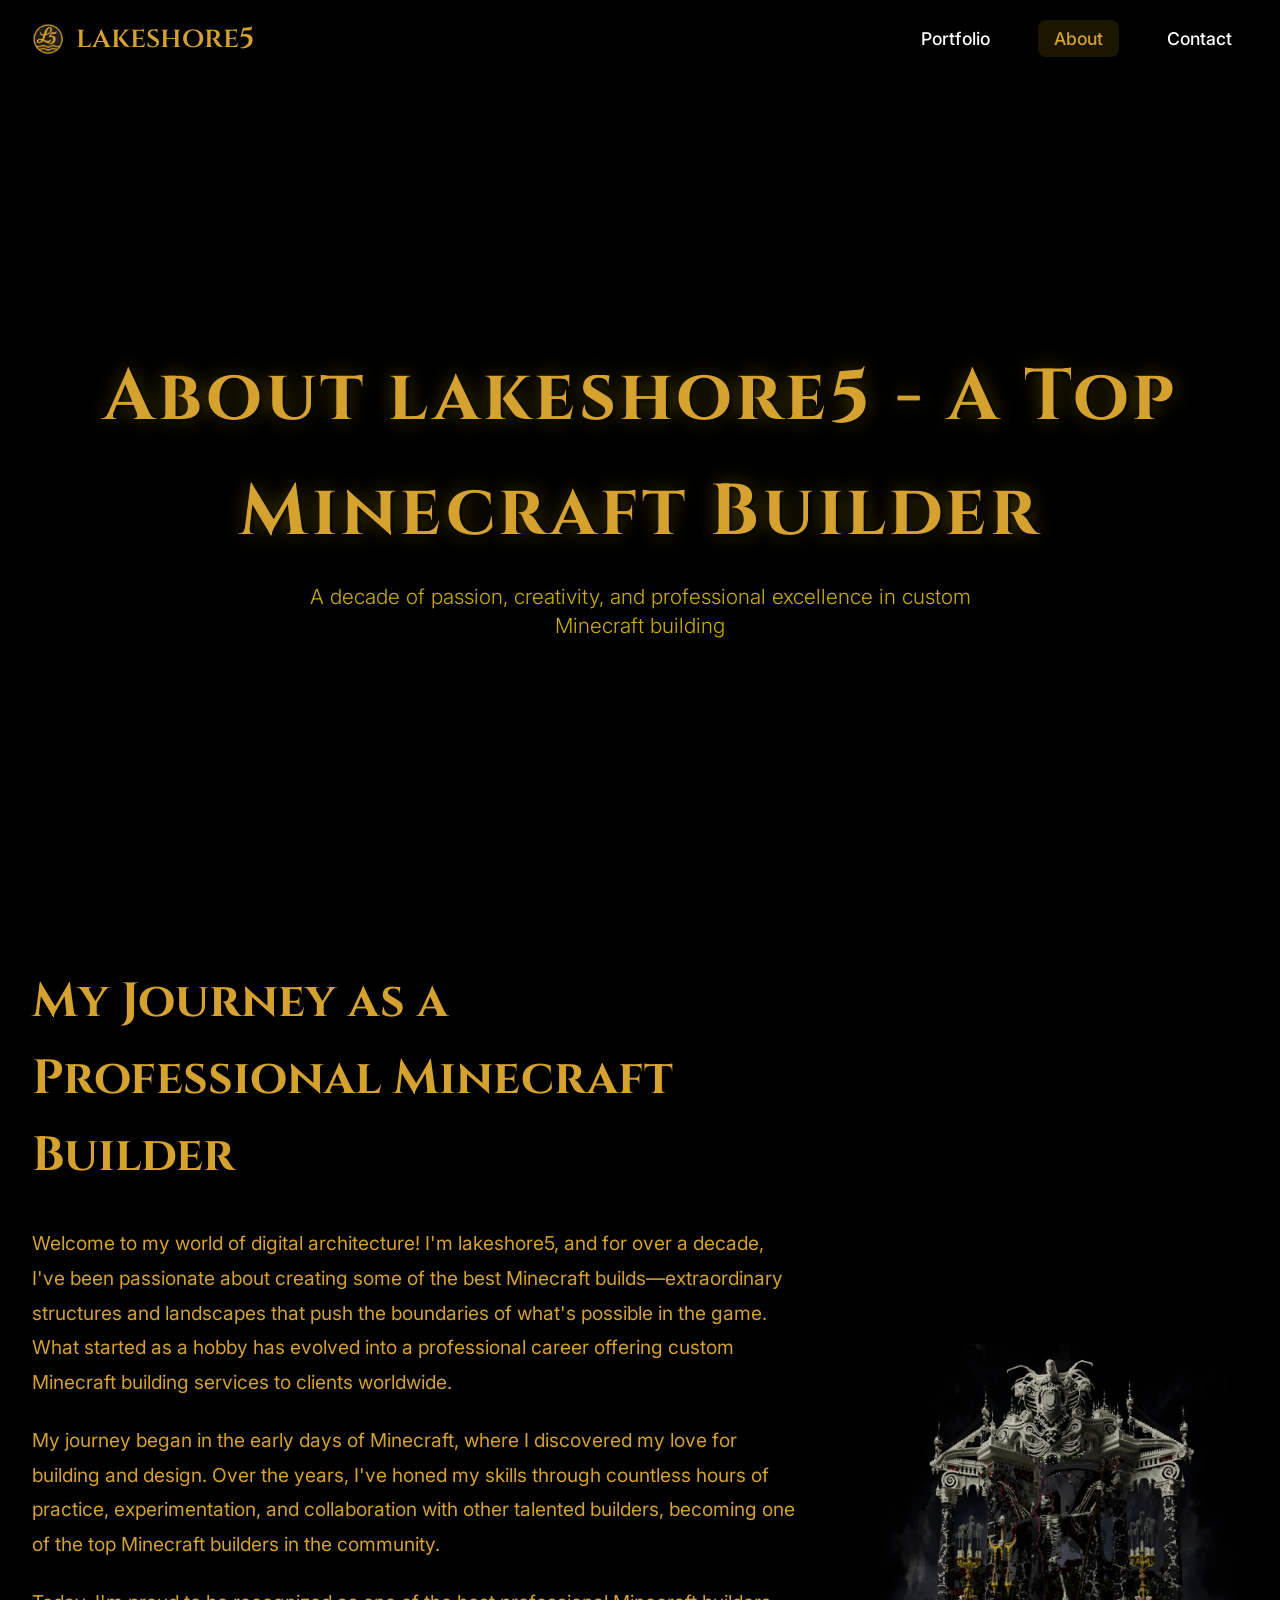
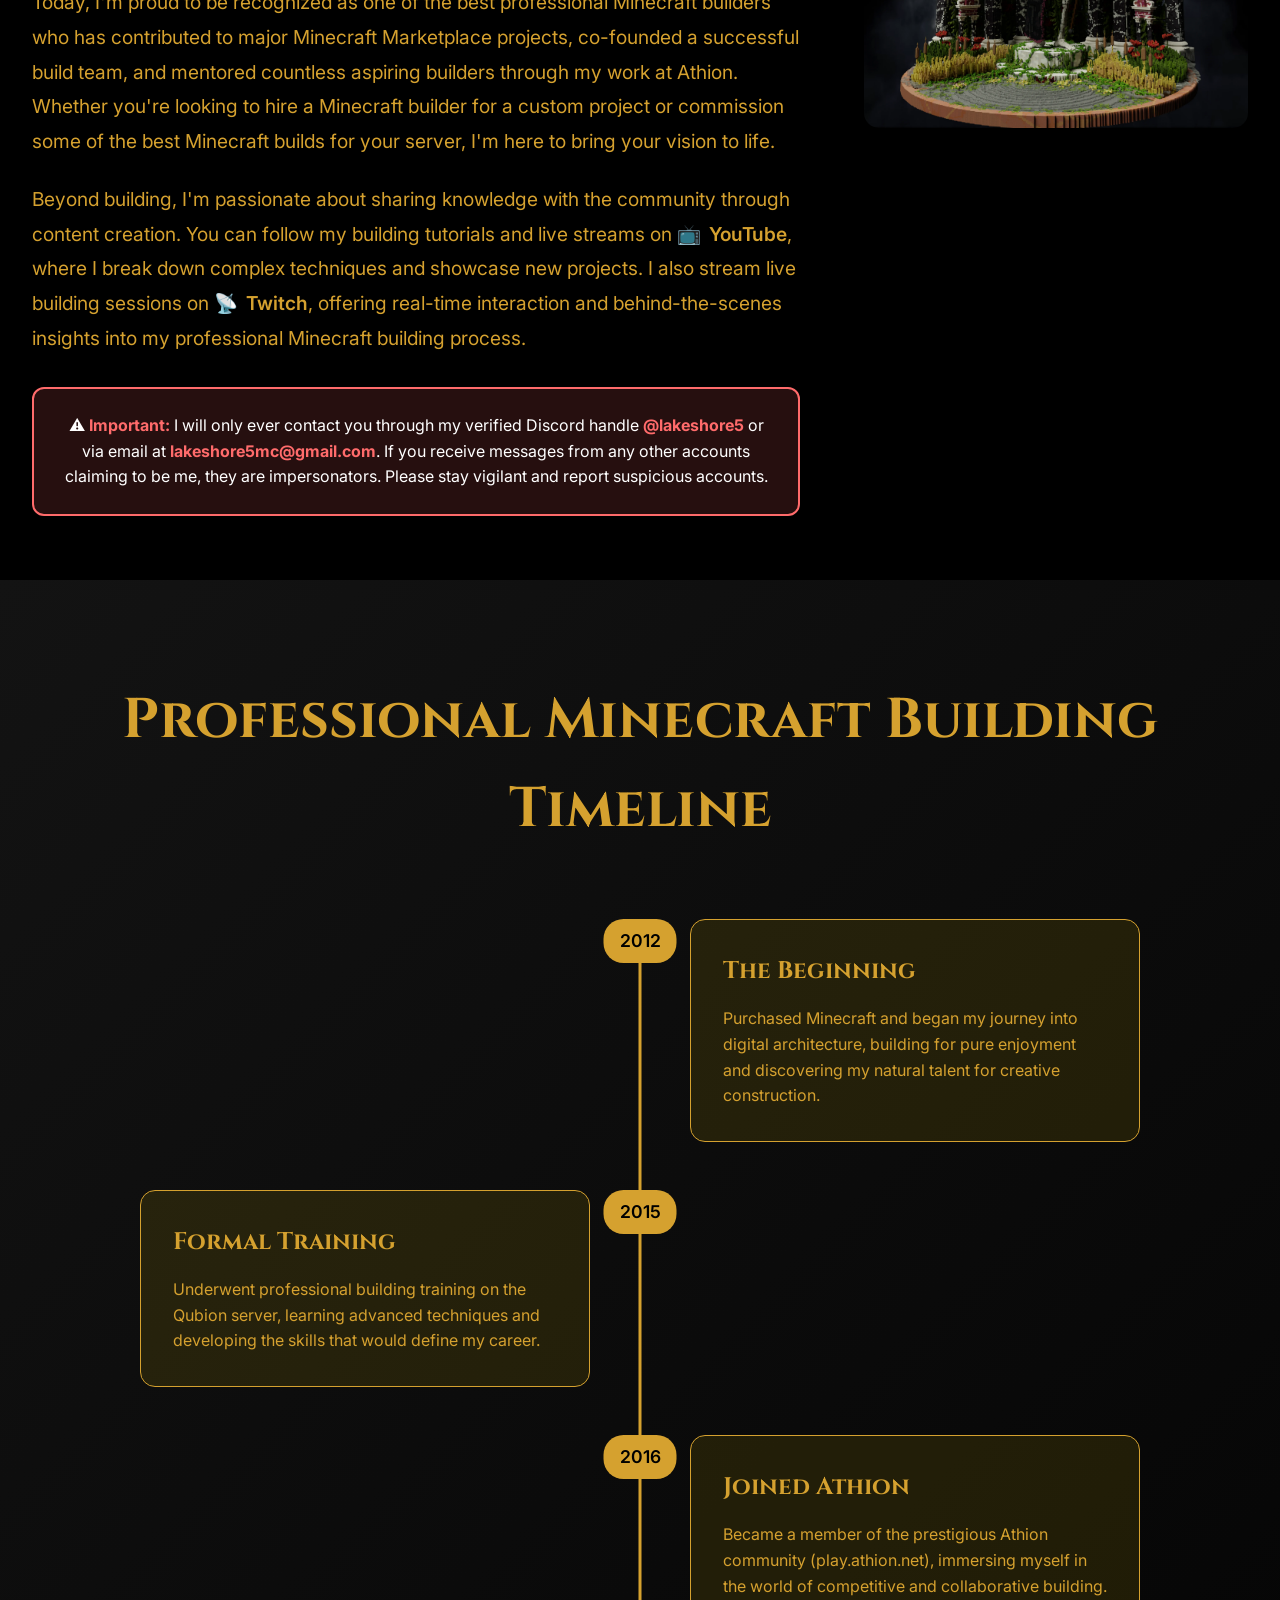
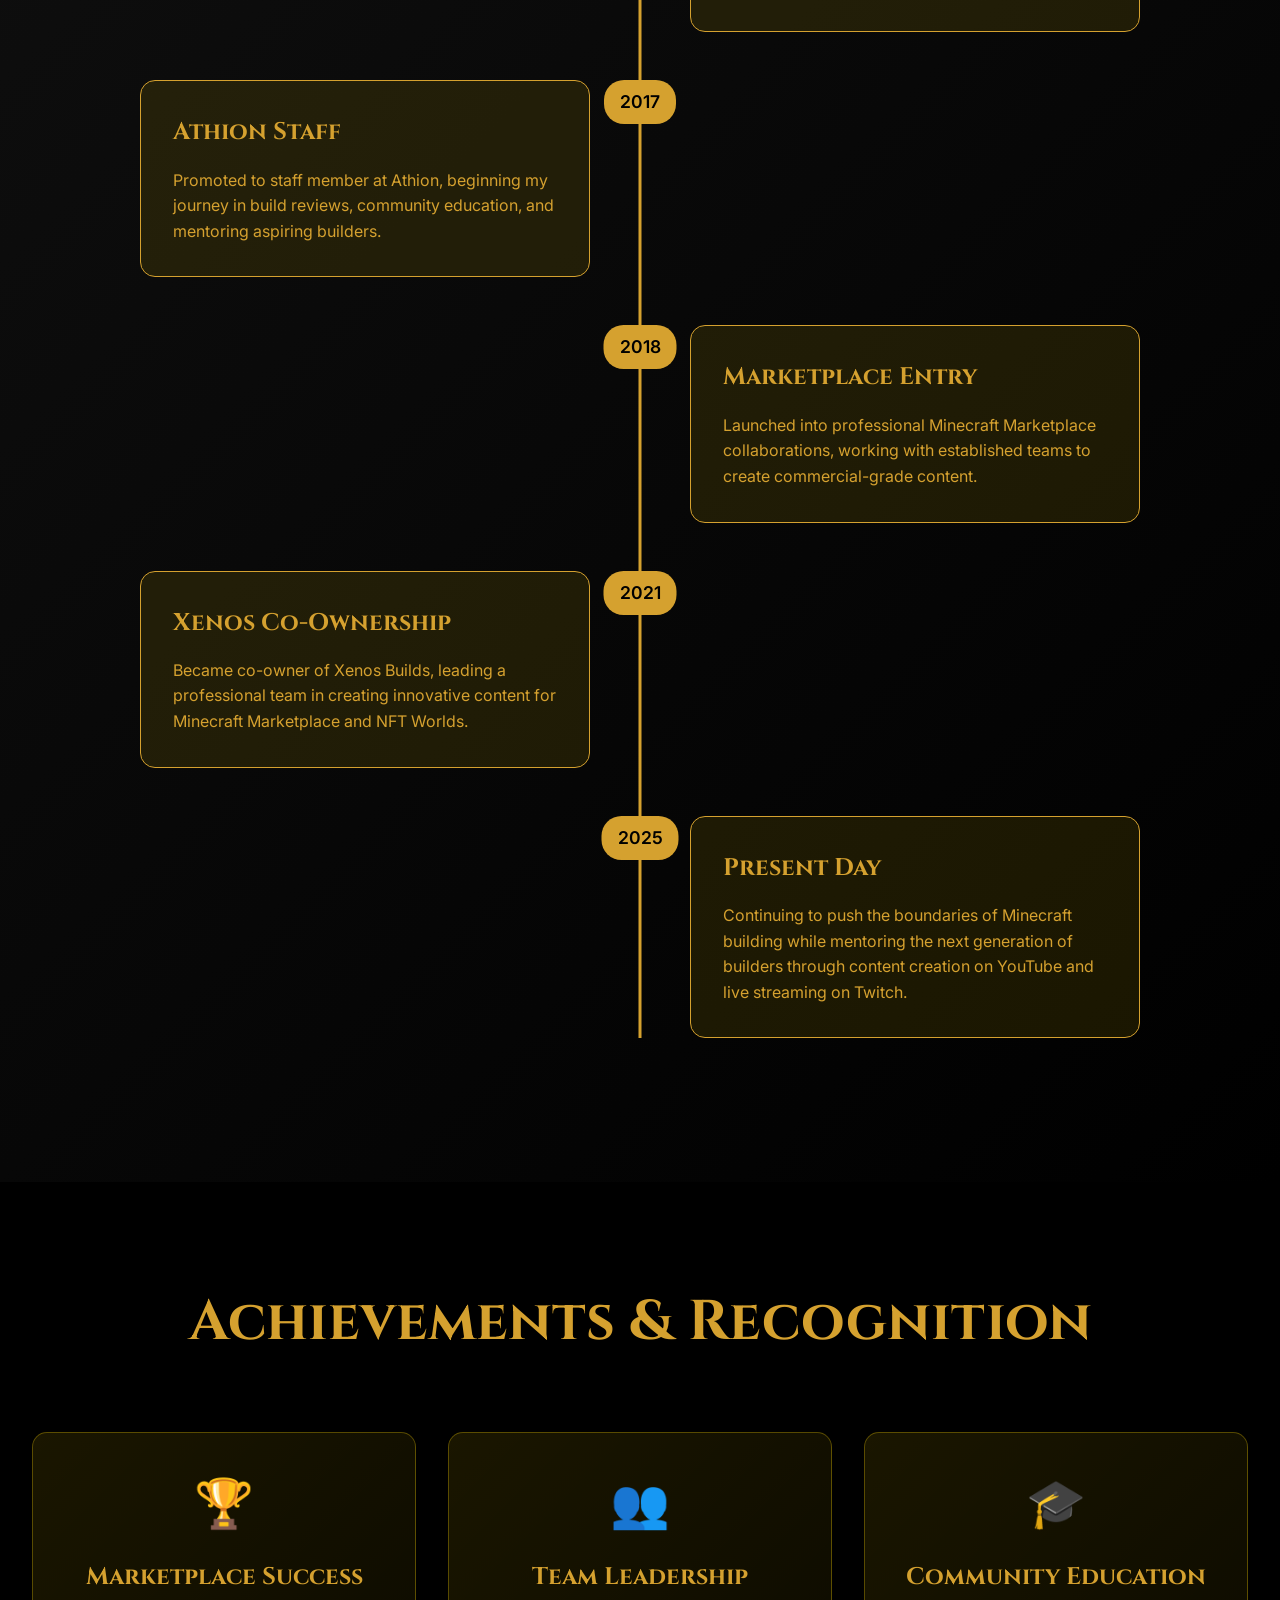
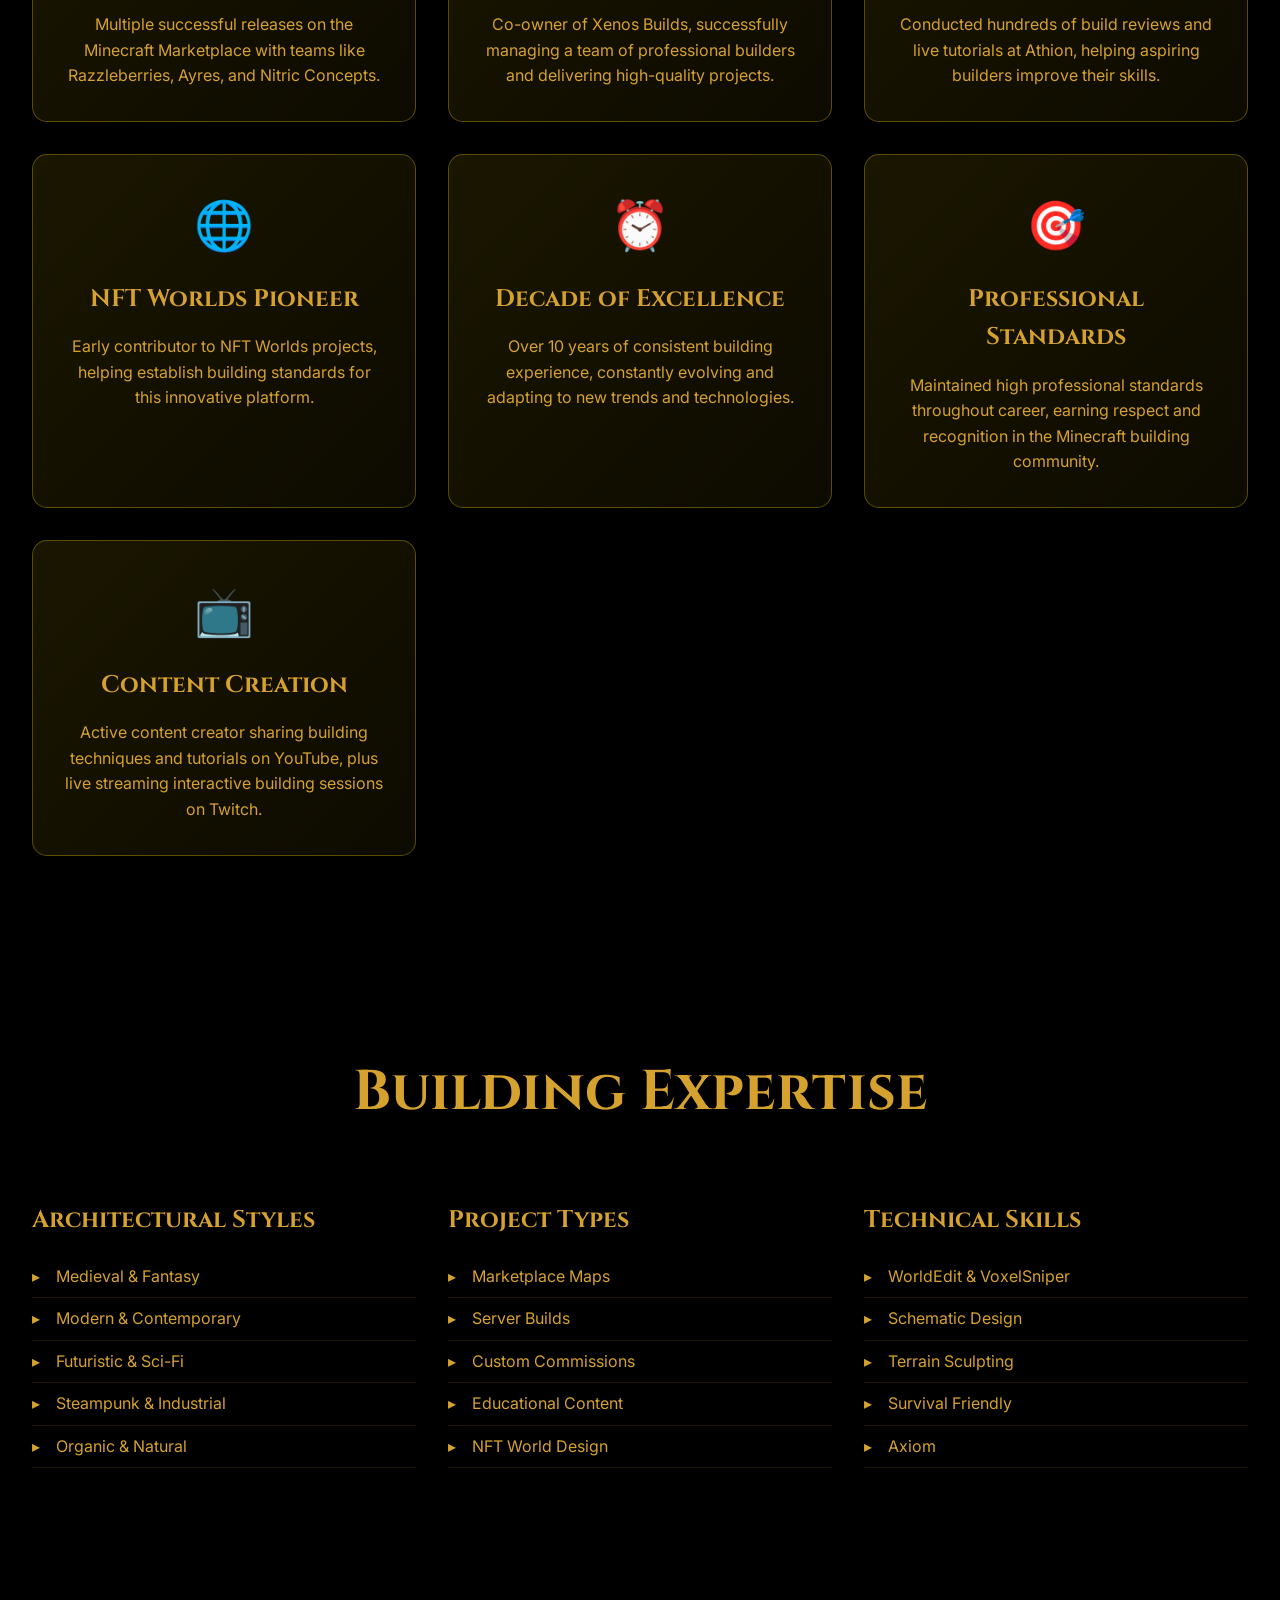
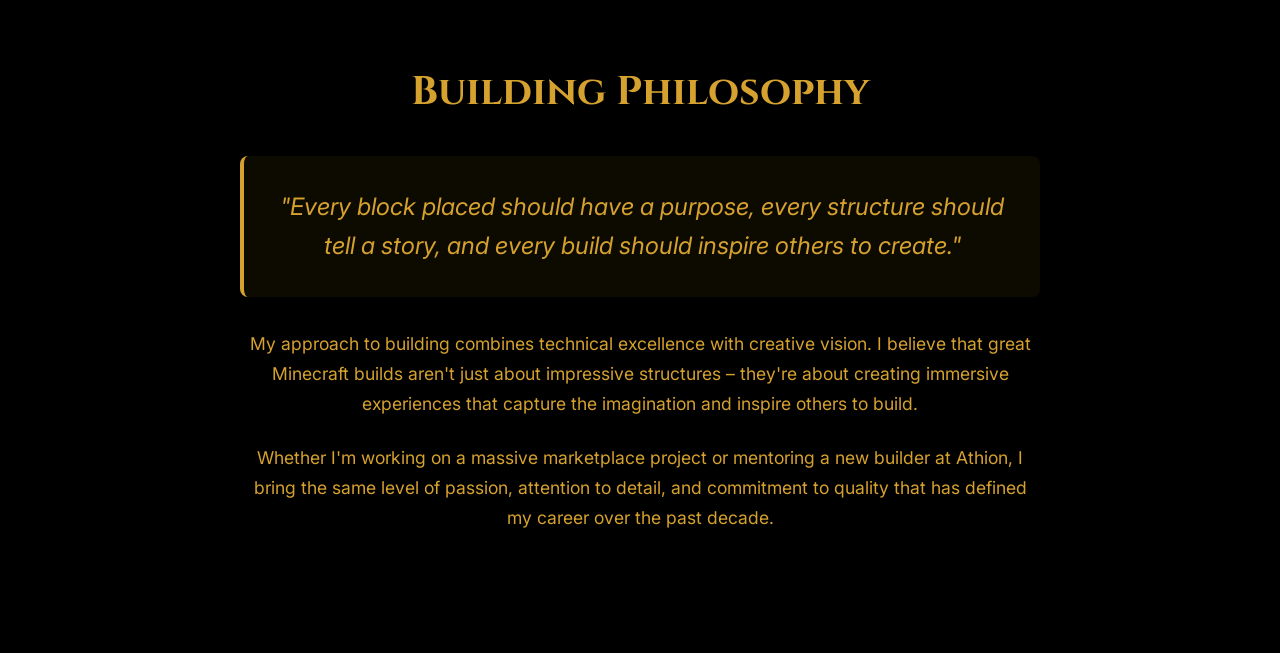
==== commit a804e074: "SEO improvements and hero text size adjustments - Updated title tags with target keywords (Professio" ====
--- a/about.html
+++ b/about.html
@@ -3,8 +3,9 @@
 <head>
     <meta charset="UTF-8">
     <meta name="viewport" content="width=device-width, initial-scale=1.0">
-    <title>About - lakeshore5 | Professional Minecraft Builder</title>
-    <meta name="description" content="Learn about lakeshore5's journey as a professional Minecraft builder, from early beginnings to working with top marketplace teams and co-owning Xenos Builds.">
+    <title>About lakeshore5 - A Top Minecraft Builder | Professional Building Services</title>
+    <meta name="description" content="Meet lakeshore5, one of the best professional Minecraft builders with over 10 years of experience. From custom Minecraft builds to marketplace projects, discover the journey of a top Minecraft builder available for commissions.">
+    <meta name="keywords" content="about lakeshore5, top Minecraft builder, professional Minecraft builder, Minecraft building services, hire Minecraft builder, custom Minecraft builds">
     <link rel="icon" type="image/png" href="assets/images/Logo.webp">
     <link rel="stylesheet" href="assets/css/styles.css">
     <link rel="preconnect" href="https://fonts.googleapis.com">
@@ -24,8 +25,8 @@
     <section class="hero-section">
         <div class="container">
             <div class="hero-content">
-                <h1 class="portfolio-title">About</h1>
-                <p class="hero-subtitle">A decade of passion, creativity, and professional excellence in Minecraft building</p>
+                <h1 class="portfolio-title">About lakeshore5 - A Top Minecraft Builder</h1>
+                <p class="hero-subtitle">A decade of passion, creativity, and professional excellence in custom Minecraft building</p>
             </div>
         </div>
     </section>
@@ -34,21 +35,21 @@
         <div class="container">
             <div class="story-content">
                 <div class="story-text">
-                    <h2>My Journey</h2>
-                    <p>Welcome to my world of digital architecture! I'm lakeshore5, and for over a decade, I've been passionate about creating extraordinary structures and landscapes in Minecraft. What started as a hobby has evolved into a professional career working with some of the most respected names in the Minecraft community.</p>
-                    
-                    <p>My journey began in the early days of Minecraft, where I discovered my love for building and design. Over the years, I've honed my skills through countless hours of practice, experimentation, and collaboration with other talented builders.</p>
-                    
-                    <p>Today, I'm proud to be recognized as a professional builder who has contributed to major Minecraft Marketplace projects, co-founded a successful build team, and mentored countless aspiring builders through my work at Athion.</p>
-                    
-                    <p>Beyond building, I'm passionate about sharing knowledge with the community through content creation. You can follow my building tutorials and live streams on <a href="https://www.youtube.com/@lakeshore5" target="_blank" class="social-mention">YouTube</a>, where I break down complex techniques and showcase new projects. I also stream live building sessions on <a href="https://www.twitch.tv/lakeshore5" target="_blank" class="social-mention">Twitch</a>, offering real-time interaction and behind-the-scenes insights into my creative process.</p>
+                    <h2>My Journey as a Professional Minecraft Builder</h2>
+                    <p>Welcome to my world of digital architecture! I'm lakeshore5, and for over a decade, I've been passionate about creating some of the best Minecraft builds—extraordinary structures and landscapes that push the boundaries of what's possible in the game. What started as a hobby has evolved into a professional career offering custom Minecraft building services to clients worldwide.</p>
+                    
+                    <p>My journey began in the early days of Minecraft, where I discovered my love for building and design. Over the years, I've honed my skills through countless hours of practice, experimentation, and collaboration with other talented builders, becoming one of the top Minecraft builders in the community.</p>
+                    
+                    <p>Today, I'm proud to be recognized as one of the best professional Minecraft builders who has contributed to major Minecraft Marketplace projects, co-founded a successful build team, and mentored countless aspiring builders through my work at Athion. Whether you're looking to hire a Minecraft builder for a custom project or commission some of the best Minecraft builds for your server, I'm here to bring your vision to life.</p>
+                    
+                    <p>Beyond building, I'm passionate about sharing knowledge with the community through content creation. You can follow my building tutorials and live streams on <a href="https://www.youtube.com/@lakeshore5" target="_blank" class="social-mention">YouTube</a>, where I break down complex techniques and showcase new projects. I also stream live building sessions on <a href="https://www.twitch.tv/lakeshore5" target="_blank" class="social-mention">Twitch</a>, offering real-time interaction and behind-the-scenes insights into my professional Minecraft building process.</p>
                     
                     <div class="verification-notice">
                         <p>⚠️ <strong>Important:</strong> I will only ever contact you through my verified Discord handle <strong>@lakeshore5</strong> or via email at <strong>lakeshore5mc@gmail.com</strong>. If you receive messages from any other accounts claiming to be me, they are impersonators. Please stay vigilant and report suspicious accounts.</p>
                     </div>
                 </div>
                 <div class="story-image">
-                    <img decoding="async" loading="lazy" src="builds/personal-projects/Adventus_Mortis/DeathAltar.webp" alt="lakeshore5 building showcase - Death Altar" loading="lazy">
+                    <img decoding="async" loading="lazy" src="builds/personal-projects/Adventus_Mortis/DeathAltar.webp" alt="Custom Minecraft Build by lakeshore5 - Death Altar professional showcase">
                 </div>
             </div>
         </div>
@@ -56,7 +57,7 @@
 
     <section class="timeline">
         <div class="container">
-            <h2 class="section-title">Professional Timeline</h2>
+            <h2 class="section-title">Professional Minecraft Building Timeline</h2>
             <div class="timeline-container">
                 <div class="timeline-item">
                     <div class="timeline-date">2012</div>
--- a/assets/css/styles.css
+++ b/assets/css/styles.css
@@ -193,13 +193,13 @@
 
 .portfolio-title {
     font-family: 'Cinzel', serif;
-    font-size: clamp(4rem, 12vw, 10rem);
+    font-size: clamp(2.2rem, 6vw, 4.5rem);
     font-weight: 700;
     color: var(--gold-color);
     text-shadow: 
-        3px 3px 6px rgba(0, 0, 0, 0.8),
-        0 0 30px rgba(255, 215, 0, 0.3);
-    letter-spacing: 0.1em;
+        2px 2px 4px rgba(0, 0, 0, 0.8),
+        0 0 20px rgba(255, 215, 0, 0.3);
+    letter-spacing: 0.05em;
     animation: glow 3s ease-in-out infinite alternate;
 }
 
@@ -574,7 +574,7 @@
     }
     
     .portfolio-title {
-        font-size: clamp(3rem, 10vw, 6rem);
+        font-size: clamp(1.8rem, 7vw, 3.2rem);
     }
     
     .nav-container {
@@ -689,7 +689,7 @@
 
 @media screen and (max-width: 480px) {
     .portfolio-title {
-        font-size: clamp(2.5rem, 8vw, 4rem);
+        font-size: clamp(1.4rem, 6vw, 2.5rem);
     }
     
     .build-title {
@@ -760,9 +760,10 @@
 .hero-subtitle {
     color: rgba(255, 215, 0, 0.8);
     font-weight: 300;
-    margin-top: 1rem;
-    text-shadow: 2px 2px 4px rgba(0, 0, 0, 0.8);
-    max-width: 800px;
+    font-size: clamp(1rem, 2.5vw, 1.3rem);
+    margin-top: 0.75rem;
+    text-shadow: 1px 1px 3px rgba(0, 0, 0, 0.8);
+    max-width: 700px;
     margin-left: auto;
     margin-right: auto;
     line-height: 1.4;
@@ -1086,13 +1087,12 @@
 
 .portfolio-title {
     opacity: 0;
-    animation: slideUpFromBottom 0.8s ease-out forwards;
+    animation: slideUpFromBottom 0.8s ease-out forwards, glow 3s ease-in-out infinite alternate;
     animation-delay: 0.2s;
 }
 
 .hero-subtitle {
     opacity: 0;
-    font-size: 1.8rem;
     animation: slideUpFromBottom 0.8s ease-out forwards;
     animation-delay: 0.5s;
 }
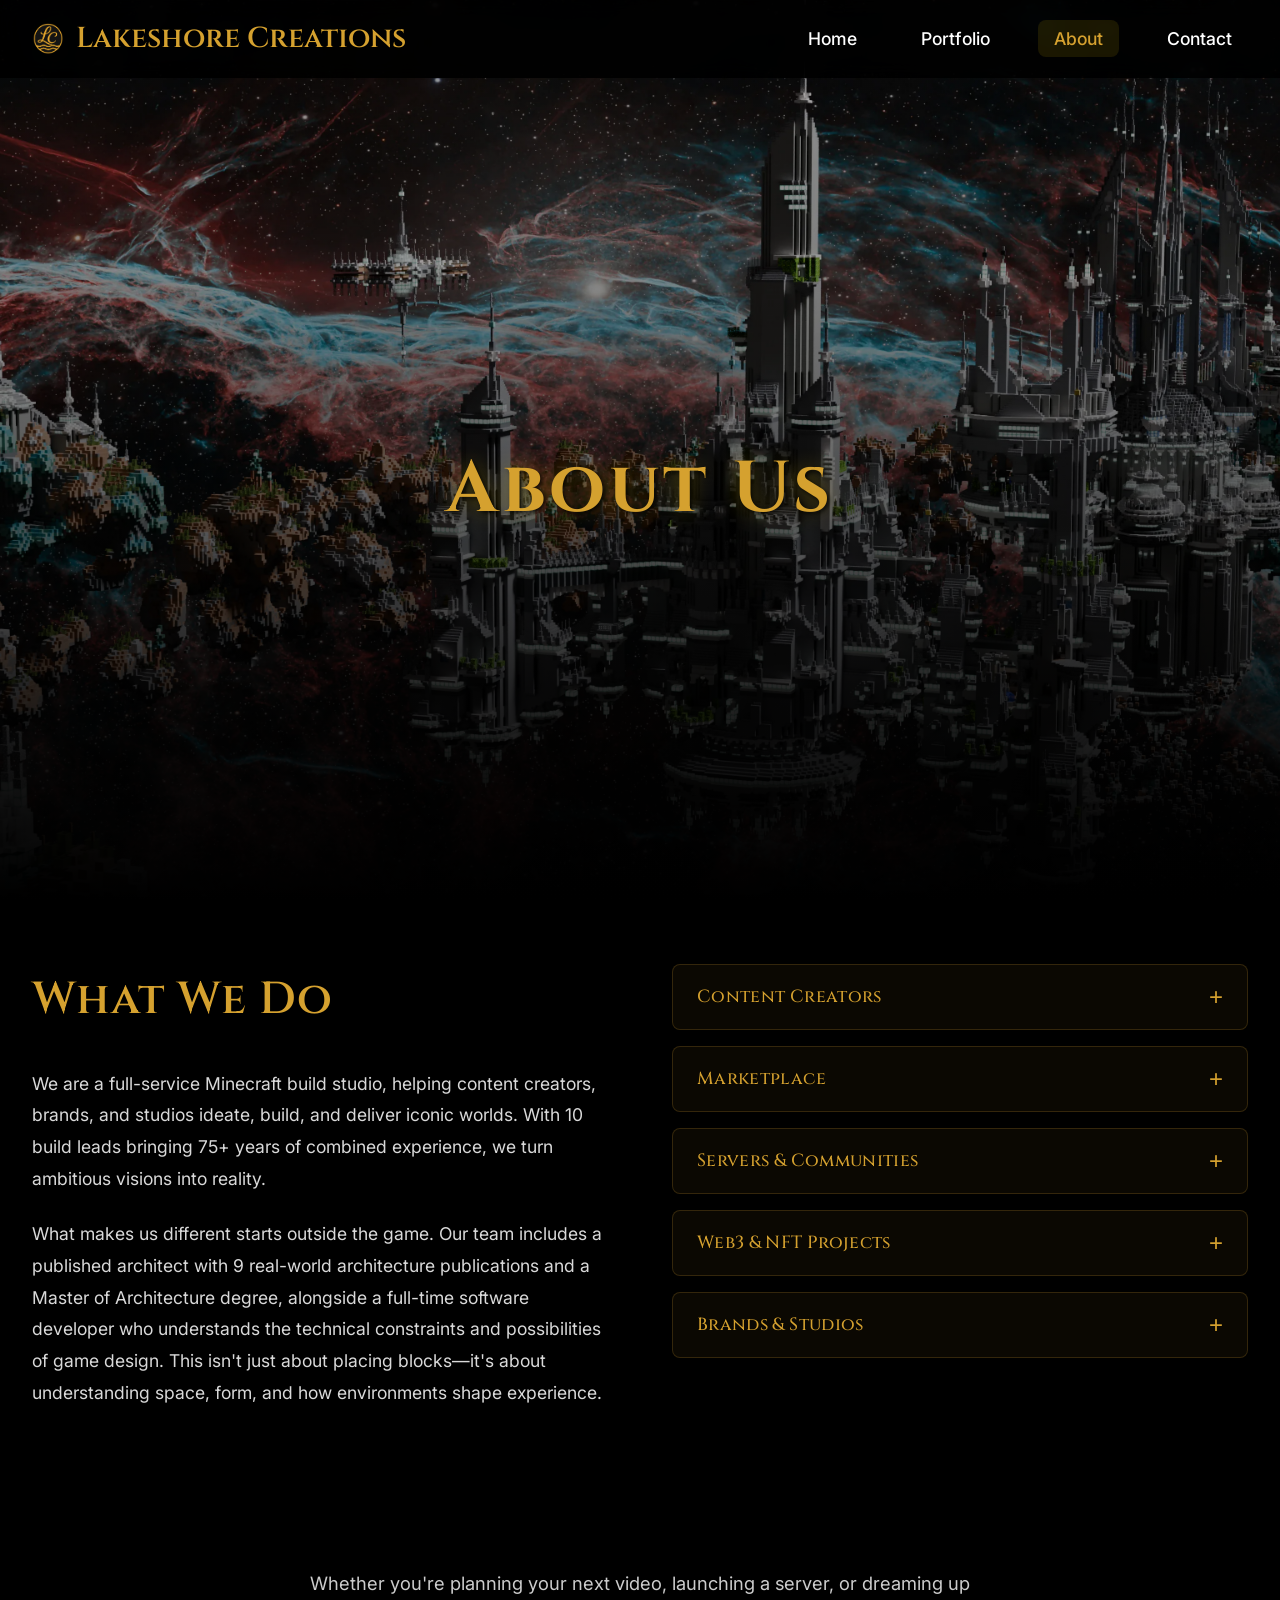
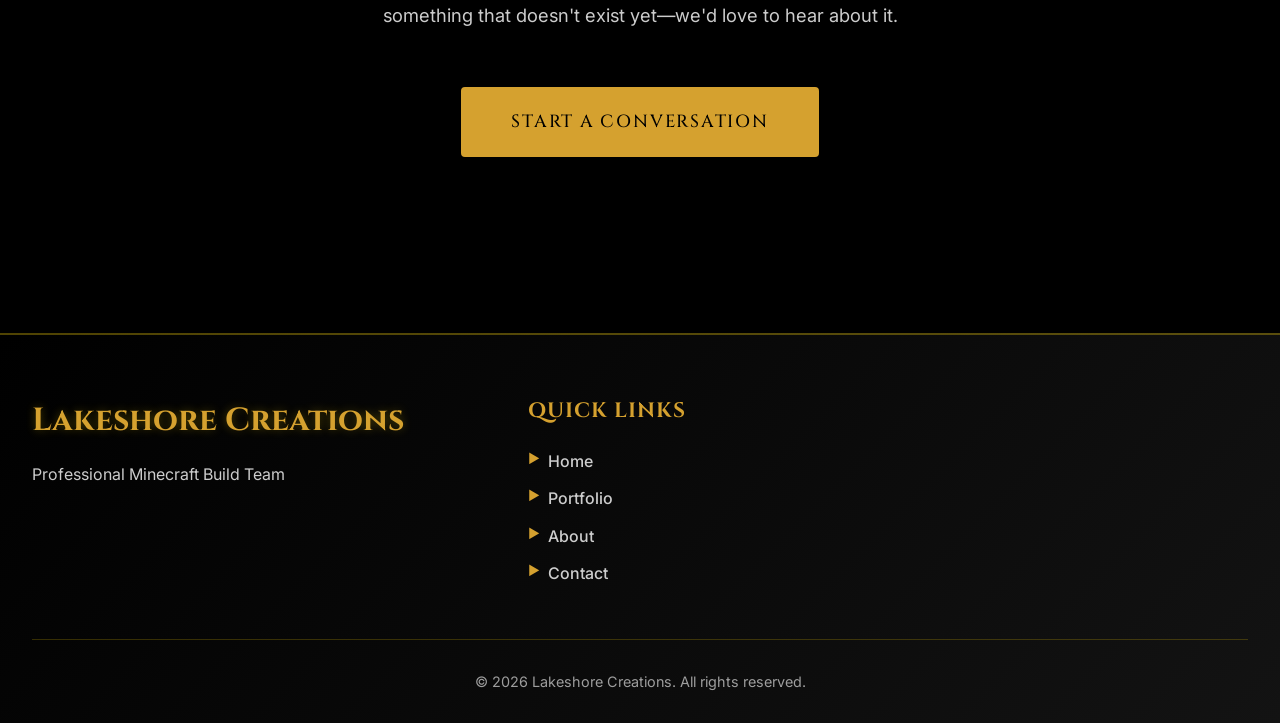
==== commit 41637c11: "Rebrand to Lakeshore Creations - complete site overhaul" ====
--- a/about.html
+++ b/about.html
@@ -3,10 +3,10 @@
 <head>
     <meta charset="UTF-8">
     <meta name="viewport" content="width=device-width, initial-scale=1.0">
-    <title>About lakeshore5 - A Top Minecraft Builder | Professional Building Services</title>
-    <meta name="description" content="Meet lakeshore5, one of the best professional Minecraft builders with over 10 years of experience. From custom Minecraft builds to marketplace projects, discover the journey of a top Minecraft builder available for commissions.">
-    <meta name="keywords" content="about lakeshore5, top Minecraft builder, professional Minecraft builder, Minecraft building services, hire Minecraft builder, custom Minecraft builds">
-    <link rel="icon" type="image/png" href="assets/images/Logo.webp">
+    <title>About - Lakeshore Creations</title>
+    <meta name="description" content="Learn about Lakeshore Creations, a professional Minecraft build team.">
+    <meta name="keywords" content="about Lakeshore Creations, Minecraft build team, professional Minecraft builders">
+    <link rel="icon" type="image/png" href="assets/images/Logo.png">
     <link rel="stylesheet" href="assets/css/styles.css">
     <link rel="preconnect" href="https://fonts.googleapis.com">
     <link rel="preconnect" href="https://fonts.gstatic.com" crossorigin>
@@ -16,8 +16,8 @@
     <div id="navbar-container"></div>
 
     <!-- Background with gradient overlay -->
-    <div class="background-container about-background">
-        <div class="background-image about-bg-image"></div>
+    <div class="background-container">
+        <div class="background-image"></div>
         <div class="gradient-overlay"></div>
     </div>
 
@@ -25,198 +25,95 @@
     <section class="hero-section">
         <div class="container">
             <div class="hero-content">
-                <h1 class="portfolio-title">About lakeshore5 - A Top Minecraft Builder</h1>
-                <p class="hero-subtitle">A decade of passion, creativity, and professional excellence in custom Minecraft building</p>
+                <h1 class="portfolio-title">About Us</h1>
             </div>
         </div>
     </section>
 
-    <section class="about-story">
+    <!-- About Main Section - Two Column Layout -->
+    <section class="about-main-section">
         <div class="container">
-            <div class="story-content">
-                <div class="story-text">
-                    <h2>My Journey as a Professional Minecraft Builder</h2>
-                    <p>Welcome to my world of digital architecture! I'm lakeshore5, and for over a decade, I've been passionate about creating some of the best Minecraft builds—extraordinary structures and landscapes that push the boundaries of what's possible in the game. What started as a hobby has evolved into a professional career offering custom Minecraft building services to clients worldwide.</p>
-                    
-                    <p>My journey began in the early days of Minecraft, where I discovered my love for building and design. Over the years, I've honed my skills through countless hours of practice, experimentation, and collaboration with other talented builders, becoming one of the top Minecraft builders in the community.</p>
-                    
-                    <p>Today, I'm proud to be recognized as one of the best professional Minecraft builders who has contributed to major Minecraft Marketplace projects, co-founded a successful build team, and mentored countless aspiring builders through my work at Athion. Whether you're looking to hire a Minecraft builder for a custom project or commission some of the best Minecraft builds for your server, I'm here to bring your vision to life.</p>
-                    
-                    <p>Beyond building, I'm passionate about sharing knowledge with the community through content creation. You can follow my building tutorials and live streams on <a href="https://www.youtube.com/@lakeshore5" target="_blank" class="social-mention">YouTube</a>, where I break down complex techniques and showcase new projects. I also stream live building sessions on <a href="https://www.twitch.tv/lakeshore5" target="_blank" class="social-mention">Twitch</a>, offering real-time interaction and behind-the-scenes insights into my professional Minecraft building process.</p>
-                    
-                    <div class="verification-notice">
-                        <p>⚠️ <strong>Important:</strong> I will only ever contact you through my verified Discord handle <strong>@lakeshore5</strong> or via email at <strong>lakeshore5mc@gmail.com</strong>. If you receive messages from any other accounts claiming to be me, they are impersonators. Please stay vigilant and report suspicious accounts.</p>
-                    </div>
+            <div class="about-two-col">
+                <!-- Left Column - What We Do -->
+                <div class="about-left">
+                    <h2 class="about-heading">What We Do</h2>
+                    <p class="about-description">
+                        We are a full-service Minecraft build studio, helping content creators, brands, and studios ideate, build, and deliver iconic worlds. With 10 build leads bringing 75+ years of combined experience, we turn ambitious visions into reality.
+                    </p>
+                    <p class="about-description">
+                        What makes us different starts outside the game. Our team includes a published architect with 9 real-world architecture publications and a Master of Architecture degree, alongside a full-time software developer who understands the technical constraints and possibilities of game design. This isn't just about placing blocks—it's about understanding space, form, and how environments shape experience.
+                    </p>
                 </div>
-                <div class="story-image">
-                    <img decoding="async" loading="lazy" src="builds/personal-projects/Adventus_Mortis/DeathAltar.webp" alt="Custom Minecraft Build by lakeshore5 - Death Altar professional showcase">
-                </div>
-            </div>
-        </div>
-    </section>
 
-    <section class="timeline">
-        <div class="container">
-            <h2 class="section-title">Professional Minecraft Building Timeline</h2>
-            <div class="timeline-container">
-                <div class="timeline-item">
-                    <div class="timeline-date">2012</div>
-                    <div class="timeline-content">
-                        <h3>The Beginning</h3>
-                        <p>Purchased Minecraft and began my journey into digital architecture, building for pure enjoyment and discovering my natural talent for creative construction.</p>
-                    </div>
-                </div>
-                
-                <div class="timeline-item">
-                    <div class="timeline-date">2015</div>
-                    <div class="timeline-content">
-                        <h3>Formal Training</h3>
-                        <p>Underwent professional building training on the Qubion server, learning advanced techniques and developing the skills that would define my career.</p>
-                    </div>
-                </div>
-                
-                <div class="timeline-item">
-                    <div class="timeline-date">2016</div>
-                    <div class="timeline-content">
-                        <h3>Joined Athion</h3>
-                        <p>Became a member of the prestigious Athion community (play.athion.net), immersing myself in the world of competitive and collaborative building.</p>
-                    </div>
-                </div>
-                
-                <div class="timeline-item">
-                    <div class="timeline-date">2017</div>
-                    <div class="timeline-content">
-                        <h3>Athion Staff</h3>
-                        <p>Promoted to staff member at Athion, beginning my journey in build reviews, community education, and mentoring aspiring builders.</p>
-                    </div>
-                </div>
-                
-                <div class="timeline-item">
-                    <div class="timeline-date">2018</div>
-                    <div class="timeline-content">
-                        <h3>Marketplace Entry</h3>
-                        <p>Launched into professional Minecraft Marketplace collaborations, working with established teams to create commercial-grade content.</p>
-                    </div>
-                </div>
-                
-                <div class="timeline-item">
-                    <div class="timeline-date">2021</div>
-                    <div class="timeline-content">
-                        <h3>Xenos Co-Ownership</h3>
-                        <p>Became co-owner of Xenos Builds, leading a professional team in creating innovative content for Minecraft Marketplace and NFT Worlds.</p>
-                    </div>
-                </div>
-                
-                <div class="timeline-item">
-                    <div class="timeline-date">2025</div>
-                    <div class="timeline-content">
-                        <h3>Present Day</h3>
-                        <p>Continuing to push the boundaries of Minecraft building while mentoring the next generation of builders through content creation on YouTube and live streaming on Twitch.</p>
+                <!-- Right Column - Expandable Cards -->
+                <div class="about-right">
+                    <div class="accordion-container">
+                        <!-- Content Creators -->
+                        <div class="accordion-card" data-accordion="creators">
+                            <button class="accordion-header">
+                                <span class="accordion-title">Content Creators</span>
+                                <span class="accordion-icon">+</span>
+                            </button>
+                            <div class="accordion-content">
+                                <p>Our leads have years of experience building with top content creators, including MrBeast. Every project begins with understanding your video concept, audience, and the feeling the space should evoke—turning good ideas into iconic backdrops that elevate your content.</p>
+                            </div>
+                        </div>
+
+                        <!-- Marketplace -->
+                        <div class="accordion-card" data-accordion="marketplace">
+                            <button class="accordion-header">
+                                <span class="accordion-title">Marketplace</span>
+                                <span class="accordion-icon">+</span>
+                            </button>
+                            <div class="accordion-content">
+                                <p>We've shipped content to the official Minecraft Marketplace, meeting Microsoft's quality standards and technical requirements. From adventure maps to survival spawns, we understand what it takes to create commercially successful Minecraft content.</p>
+                            </div>
+                        </div>
+
+                        <!-- Servers & Communities -->
+                        <div class="accordion-card" data-accordion="servers">
+                            <button class="accordion-header">
+                                <span class="accordion-title">Servers & Communities</span>
+                                <span class="accordion-icon">+</span>
+                            </button>
+                            <div class="accordion-content">
+                                <p>From intimate server spawns to sprawling adventure maps, we've delivered countless private commissions. Several of our build leads have been shaping Minecraft's building landscape since its earliest days, understanding what makes communities thrive.</p>
+                            </div>
+                        </div>
+
+                        <!-- Web3 & NFT Projects -->
+                        <div class="accordion-card" data-accordion="web3">
+                            <button class="accordion-header">
+                                <span class="accordion-title">Web3 & NFT Projects</span>
+                                <span class="accordion-icon">+</span>
+                            </button>
+                            <div class="accordion-content">
+                                <p>We've created worlds for NFT Worlds and other blockchain-based Minecraft experiences. We understand the unique requirements of Web3 projects and how to build environments that serve both gameplay and community ownership.</p>
+                            </div>
+                        </div>
+
+                        <!-- Brands & Studios -->
+                        <div class="accordion-card" data-accordion="brands">
+                            <button class="accordion-header">
+                                <span class="accordion-title">Brands & Studios</span>
+                                <span class="accordion-icon">+</span>
+                            </button>
+                            <div class="accordion-content">
+                                <p>When the stakes are high and deadlines are real, teams call us because they know we deliver. We work with brands and production studios to create bespoke Minecraft experiences that align with campaign goals and brand guidelines.</p>
+                            </div>
+                        </div>
                     </div>
                 </div>
             </div>
         </div>
     </section>
 
-    <section class="achievements">
+    <!-- About CTA Section -->
+    <section class="about-cta-section">
         <div class="container">
-            <h2 class="section-title">Achievements & Recognition</h2>
-            <div class="achievements-grid">
-                <div class="achievement-card">
-                    <div class="achievement-icon">🏆</div>
-                    <h3>Marketplace Success</h3>
-                    <p>Multiple successful releases on the Minecraft Marketplace with teams like Razzleberries, Ayres, and Nitric Concepts.</p>
-                </div>
-                
-                <div class="achievement-card">
-                    <div class="achievement-icon">👥</div>
-                    <h3>Team Leadership</h3>
-                    <p>Co-owner of Xenos Builds, successfully managing a team of professional builders and delivering high-quality projects.</p>
-                </div>
-                
-                <div class="achievement-card">
-                    <div class="achievement-icon">🎓</div>
-                    <h3>Community Education</h3>
-                    <p>Conducted hundreds of build reviews and live tutorials at Athion, helping aspiring builders improve their skills.</p>
-                </div>
-                
-                <div class="achievement-card">
-                    <div class="achievement-icon">🌐</div>
-                    <h3>NFT Worlds Pioneer</h3>
-                    <p>Early contributor to NFT Worlds projects, helping establish building standards for this innovative platform.</p>
-                </div>
-                
-                <div class="achievement-card">
-                    <div class="achievement-icon">⏰</div>
-                    <h3>Decade of Excellence</h3>
-                    <p>Over 10 years of consistent building experience, constantly evolving and adapting to new trends and technologies.</p>
-                </div>
-                
-                <div class="achievement-card">
-                    <div class="achievement-icon">🎯</div>
-                    <h3>Professional Standards</h3>
-                    <p>Maintained high professional standards throughout career, earning respect and recognition in the Minecraft building community.</p>
-                </div>
-
-                <div class="achievement-card">
-                    <div class="achievement-icon">📺</div>
-                    <h3>Content Creation</h3>
-                    <p>Active content creator sharing building techniques and tutorials on YouTube, plus live streaming interactive building sessions on Twitch.</p>
-                </div>
-            </div>
-        </div>
-    </section>
-
-    <section class="skills">
-        <div class="container">
-            <h2 class="section-title">Building Expertise</h2>
-            <div class="skills-grid">
-                <div class="skill-category">
-                    <h3>Architectural Styles</h3>
-                    <ul>
-                        <li>Medieval & Fantasy</li>
-                        <li>Modern & Contemporary</li>
-                        <li>Futuristic & Sci-Fi</li>
-                        <li>Steampunk & Industrial</li>
-                        <li>Organic & Natural</li>
-                    </ul>
-                </div>
-                
-                <div class="skill-category">
-                    <h3>Project Types</h3>
-                    <ul>
-                        <li>Marketplace Maps</li>
-                        <li>Server Builds</li>
-                        <li>Custom Commissions</li>
-                        <li>Educational Content</li>
-                        <li>NFT World Design</li>
-                    </ul>
-                </div>
-                
-                <div class="skill-category">
-                    <h3>Technical Skills</h3>
-                    <ul>
-                        <li>WorldEdit & VoxelSniper</li>
-                        <li>Schematic Design</li>
-                        <li>Terrain Sculpting</li>
-                        <li>Survival Friendly</li>
-                        <li>Axiom</li>
-                    </ul>
-                </div>
-            </div>
-        </div>
-    </section>
-
-    <section class="philosophy">
-        <div class="container">
-            <div class="philosophy-content">
-                <h2>Building Philosophy</h2>
-                <blockquote>
-                    "Every block placed should have a purpose, every structure should tell a story, and every build should inspire others to create."
-                </blockquote>
-                <p>My approach to building combines technical excellence with creative vision. I believe that great Minecraft builds aren't just about impressive structures – they're about creating immersive experiences that capture the imagination and inspire others to build.</p>
-                
-                <p>Whether I'm working on a massive marketplace project or mentoring a new builder at Athion, I bring the same level of passion, attention to detail, and commitment to quality that has defined my career over the past decade.</p>
+            <div class="about-cta-content">
+                <p class="about-cta-text">Whether you're planning your next video, launching a server, or dreaming up something that doesn't exist yet—we'd love to hear about it.</p>
+                <a href="contact.html" class="cta-button cta-button-primary">Start a Conversation</a>
             </div>
         </div>
     </section>
@@ -225,13 +122,39 @@
 
     <script src="shared/navbar.js"></script>
     <script src="shared/footer.js"></script>
+    <script src="shared/hero.js"></script>
     <script src="assets/js/script.js"></script>
     <script>
-        // Load navbar and footer
         document.addEventListener('DOMContentLoaded', function() {
             loadNavbar('about');
             loadFooter();
+            loadHeroSlideshow();
+            initAccordion();
         });
+
+        function initAccordion() {
+            const cards = document.querySelectorAll('.accordion-card');
+            
+            cards.forEach(card => {
+                const header = card.querySelector('.accordion-header');
+                
+                header.addEventListener('click', () => {
+                    const isOpen = card.classList.contains('active');
+                    
+                    // Close all other cards
+                    cards.forEach(c => {
+                        c.classList.remove('active');
+                        c.querySelector('.accordion-icon').textContent = '+';
+                    });
+                    
+                    // Toggle current card (only open if it wasn't already open)
+                    if (!isOpen) {
+                        card.classList.add('active');
+                        card.querySelector('.accordion-icon').textContent = '−';
+                    }
+                });
+            });
+        }
     </script>
 </body>
-</html>
+</html>
--- a/assets/css/styles.css
+++ b/assets/css/styles.css
@@ -153,10 +153,36 @@
     left: 0;
     width: 100%;
     height: 100%;
-    background-image: url('../../builds/athion-builds/Aurelios_the_Lost_City/AtlantisCity.png');
+    background-image: url('../../builds/lakeshore5/LoriostrondNew.webp');
     background-size: cover;
     background-position: center;
     background-repeat: no-repeat;
+}
+
+/* Hero Slideshow */
+.hero-slideshow {
+    position: absolute;
+    top: 0;
+    left: 0;
+    width: 100%;
+    height: 100%;
+}
+
+.hero-slide {
+    position: absolute;
+    top: 0;
+    left: 0;
+    width: 100%;
+    height: 100%;
+    background-size: cover;
+    background-position: top center;
+    background-repeat: no-repeat;
+    opacity: 0;
+    transition: opacity 2s ease-in-out;
+}
+
+.hero-slide.active {
+    opacity: 1;
 }
 
 .gradient-overlay {
@@ -1822,3 +1848,1150 @@
 .contact-form-wrapper .verification-notice {
     margin: 0;
 }
+
+/* ============================================
+   CENTERED SHOWCASE CAROUSEL
+   Industry-standard carousel with center focus
+   ============================================ */
+
+.showcase-section {
+    padding: 2rem 0 4rem;
+    position: relative;
+    z-index: 1;
+    background: linear-gradient(
+        to bottom,
+        rgba(0, 0, 0, 0.95) 0%,
+        rgba(0, 0, 0, 1) 100%
+    );
+    overflow: hidden;
+}
+
+.showcase-carousel {
+    position: relative;
+    width: 100%;
+    max-width: 100vw;
+}
+
+.carousel-container {
+    position: relative;
+    width: 100%;
+    overflow: hidden;
+    /* Mask edges for smooth fade effect */
+    -webkit-mask-image: linear-gradient(
+        to right,
+        transparent 0%,
+        black 10%,
+        black 90%,
+        transparent 100%
+    );
+    mask-image: linear-gradient(
+        to right,
+        transparent 0%,
+        black 10%,
+        black 90%,
+        transparent 100%
+    );
+}
+
+.carousel-track {
+    display: flex;
+    align-items: center;
+    justify-content: flex-start;
+    gap: 1.5rem;
+    transition: transform 0.8s cubic-bezier(0.25, 0.1, 0.25, 1);
+    will-change: transform;
+    padding: 2rem 0;
+}
+
+.carousel-slide {
+    flex-shrink: 0;
+    height: 310px; /* Fixed height for all cards */
+    width: auto; /* Width determined by image aspect ratio */
+    border-radius: 16px;
+    overflow: hidden;
+    box-shadow: 0 8px 24px rgba(0, 0, 0, 0.4);
+    border: 2px solid rgba(255, 255, 255, 0.1);
+    transition: all 0.6s cubic-bezier(0.25, 0.1, 0.25, 1);
+    transform: scale(0.85);
+    opacity: 0.5;
+    filter: brightness(0.6);
+    cursor: pointer;
+}
+
+.carousel-slide.active {
+    transform: scale(1.1);
+    opacity: 1;
+    filter: brightness(1);
+    border-color: var(--gold-color);
+    box-shadow: 
+        0 0 40px rgba(213, 161, 47, 0.3),
+        0 20px 50px rgba(0, 0, 0, 0.6);
+    z-index: 10;
+}
+
+.carousel-slide.adjacent {
+    transform: scale(0.95);
+    opacity: 0.75;
+    filter: brightness(0.8);
+}
+
+.carousel-image {
+    height: 100%;
+    width: auto; /* Let image determine width based on aspect ratio */
+    object-fit: cover;
+    display: block;
+    transition: transform 0.6s cubic-bezier(0.25, 0.1, 0.25, 1);
+}
+
+.carousel-slide.active .carousel-image {
+    transform: scale(1.02);
+}
+
+/* Carousel Indicators */
+.carousel-indicators {
+    display: flex;
+    justify-content: center;
+    gap: 0.75rem;
+    margin-top: 2rem;
+    padding: 0.5rem;
+}
+
+.indicator {
+    width: 10px;
+    height: 10px;
+    border-radius: 50%;
+    border: 2px solid var(--gold-color);
+    background: transparent;
+    cursor: pointer;
+    transition: all 0.3s ease;
+    padding: 0;
+}
+
+.indicator:hover {
+    background: rgba(213, 161, 47, 0.4);
+    transform: scale(1.2);
+}
+
+.indicator.active {
+    background: var(--gold-color);
+    transform: scale(1.3);
+    box-shadow: 0 0 10px rgba(213, 161, 47, 0.5);
+}
+
+/* Progress bar under active indicator (optional enhancement) */
+.indicator.active::after {
+    content: '';
+    position: absolute;
+    bottom: -8px;
+    left: 50%;
+    transform: translateX(-50%);
+    width: 20px;
+    height: 2px;
+    background: var(--gold-color);
+    border-radius: 1px;
+}
+
+/* Carousel Progress Counter */
+.carousel-progress {
+    display: none; /* Hidden - no longer used */
+}
+
+/* Carousel Navigation Tiles (at start/end of track) */
+.carousel-slide.nav-tile {
+    width: 200px; /* Fixed width for nav tiles since they have no image */
+    background: linear-gradient(135deg, rgba(213, 161, 47, 0.15) 0%, rgba(0, 0, 0, 0.9) 100%);
+    border: 2px solid var(--gold-color);
+    display: flex;
+    align-items: center;
+    justify-content: center;
+    cursor: pointer;
+}
+
+.carousel-slide.nav-tile:hover {
+    background: linear-gradient(135deg, rgba(213, 161, 47, 0.3) 0%, rgba(0, 0, 0, 0.8) 100%);
+    border-color: var(--gold-color);
+    box-shadow: 0 0 30px rgba(213, 161, 47, 0.4);
+}
+
+.carousel-slide.nav-tile.active {
+    background: linear-gradient(135deg, rgba(213, 161, 47, 0.25) 0%, rgba(0, 0, 0, 0.85) 100%);
+}
+
+.nav-tile-content {
+    display: flex;
+    flex-direction: column;
+    align-items: center;
+    justify-content: center;
+    gap: 1rem;
+    text-align: center;
+    padding: 1.5rem;
+}
+
+.nav-arrow {
+    font-size: 3rem;
+    color: var(--gold-color);
+    font-weight: bold;
+    line-height: 1;
+    transition: transform 0.3s ease;
+}
+
+.nav-tile:hover .nav-arrow {
+    transform: scale(1.2);
+}
+
+.nav-label {
+    font-family: 'Cinzel', serif;
+    font-size: 1rem;
+    color: var(--gold-color);
+    font-weight: 500;
+    letter-spacing: 0.05em;
+    text-transform: uppercase;
+}
+
+@media screen and (max-width: 768px) {
+    .nav-arrow {
+        font-size: 2.5rem;
+    }
+    
+    .nav-label {
+        font-size: 0.85rem;
+    }
+    
+    .nav-tile-content {
+        gap: 0.75rem;
+        padding: 1rem;
+    }
+}
+
+@media screen and (max-width: 480px) {
+    .nav-arrow {
+        font-size: 2rem;
+    }
+    
+    .nav-label {
+        font-size: 0.75rem;
+    }
+}
+
+/* Responsive Carousel */
+@media screen and (max-width: 1200px) {
+    .carousel-slide {
+        height: 262px;
+    }
+    
+    .carousel-slide.active {
+        transform: scale(1.08);
+    }
+}
+
+@media screen and (max-width: 768px) {
+    .carousel-slide {
+        height: 200px;
+    }
+    
+    .carousel-slide.active {
+        transform: scale(1.05);
+    }
+    
+    .carousel-track {
+        gap: 1rem;
+    }
+    
+    .carousel-container {
+        -webkit-mask-image: linear-gradient(
+            to right,
+            transparent 0%,
+            black 5%,
+            black 95%,
+            transparent 100%
+        );
+        mask-image: linear-gradient(
+            to right,
+            transparent 0%,
+            black 5%,
+            black 95%,
+            transparent 100%
+        );
+    }
+}
+
+@media screen and (max-width: 480px) {
+    .carousel-slide {
+        height: 162px;
+    }
+    
+    .indicator {
+        width: 8px;
+        height: 8px;
+    }
+    
+    .carousel-indicators {
+        gap: 0.5rem;
+    }
+}
+
+/* Reduced motion preference */
+@media (prefers-reduced-motion: reduce) {
+    .carousel-track {
+        transition: transform 0.3s ease;
+    }
+    
+    .carousel-slide {
+        transition: all 0.3s ease;
+    }
+}
+
+/* ============================================
+   CONTENT SECTION (Generic placeholder)
+   ============================================ */
+
+.content-section {
+    padding: 6rem 0;
+    position: relative;
+    z-index: 1;
+    background: linear-gradient(
+        to bottom,
+        rgba(0, 0, 0, 0.95) 0%,
+        rgba(0, 0, 0, 1) 100%
+    );
+}
+
+.content-wrapper {
+    max-width: 800px;
+    margin: 0 auto;
+    text-align: center;
+}
+
+.content-text {
+    color: var(--gold-color);
+    font-size: 1.2rem;
+    line-height: 1.8;
+}
+
+/* Hero Subtitle */
+.hero-subtitle {
+    font-family: 'Inter', sans-serif;
+    font-size: clamp(1rem, 2.5vw, 1.5rem);
+    font-weight: 400;
+    color: var(--white);
+    margin-top: 1rem;
+    letter-spacing: 0.1em;
+    text-transform: uppercase;
+    opacity: 0.9;
+}
+
+/* Hero Tagline */
+.hero-tagline {
+    font-family: 'Inter', sans-serif;
+    font-size: clamp(1.3rem, 3vw, 2rem);
+    font-weight: 400;
+    font-style: italic;
+    color: var(--white);
+    margin-top: 1.5rem;
+    letter-spacing: 0.04em;
+    opacity: 0;
+    animation: fadeInUp 1.2s ease-out 0.5s forwards;
+}
+
+@keyframes fadeInUp {
+    from {
+        opacity: 0;
+        transform: translateY(20px);
+    }
+    to {
+        opacity: 1;
+        transform: translateY(0);
+    }
+}
+
+/* ============================================
+   HOME PAGE SECTIONS
+   ============================================ */
+
+/* Portfolio Link Section */
+.home-portfolio-link-section {
+    padding: 3rem 0 2rem;
+    position: relative;
+    z-index: 1;
+    background: linear-gradient(
+        to bottom,
+        rgba(0, 0, 0, 0.9) 0%,
+        rgba(0, 0, 0, 0.95) 100%
+    );
+    text-align: center;
+}
+
+.portfolio-link-text {
+    font-family: 'Cinzel', serif;
+    font-size: clamp(1.5rem, 3.5vw, 2.2rem);
+    font-weight: 600;
+    color: var(--white);
+    text-decoration: none;
+    letter-spacing: 0.03em;
+    transition: all 0.3s ease;
+    display: inline-block;
+}
+
+.portfolio-link-text:hover {
+    transform: scale(1.08);
+    text-shadow: 0 0 20px rgba(255, 255, 255, 0.4);
+}
+
+/* Section Separator */
+.section-separator {
+    width: 100%;
+    max-width: 200px;
+    height: 1px;
+    background: linear-gradient(
+        to right,
+        transparent,
+        rgba(213, 161, 47, 0.5),
+        transparent
+    );
+    margin: 0 auto;
+}
+
+/* About Preview Section */
+.home-about-section {
+    padding: 4rem 0 3rem;
+    position: relative;
+    z-index: 1;
+    background: linear-gradient(
+        to bottom,
+        rgba(0, 0, 0, 0.95) 0%,
+        rgba(0, 0, 0, 1) 100%
+    );
+}
+
+.home-about-content {
+    max-width: 900px;
+    margin: 0 auto;
+    text-align: center;
+}
+
+.home-about-content .section-title {
+    line-height: 1.2;
+    margin-bottom: 1.5rem;
+    color: var(--gold-color);
+}
+
+.section-tagline {
+    font-family: 'Inter', sans-serif;
+    font-size: 1.2rem;
+    font-weight: 400;
+    color: rgba(255, 255, 255, 0.7);
+    letter-spacing: 0.02em;
+}
+
+/* Stats Section */
+.home-stats-section {
+    padding: 4rem 0;
+    position: relative;
+    z-index: 1;
+    background: rgba(0, 0, 0, 0.98);
+}
+
+.stats-intro {
+    font-family: 'Cinzel', serif;
+    font-size: 1.1rem;
+    font-weight: 500;
+    color: var(--gold-color);
+    text-align: center;
+    text-transform: uppercase;
+    letter-spacing: 0.15em;
+    margin-bottom: 3rem;
+}
+
+.stats-grid {
+    display: grid;
+    grid-template-columns: repeat(3, 1fr);
+    gap: 2rem;
+    max-width: 900px;
+    margin: 0 auto;
+}
+
+.stat-card {
+    text-align: center;
+    padding: 1.5rem;
+}
+
+.stat-number {
+    display: block;
+    font-family: 'Cinzel', serif;
+    font-size: clamp(2.5rem, 5vw, 4rem);
+    font-weight: 700;
+    color: var(--gold-color);
+    line-height: 1;
+    margin-bottom: 0.5rem;
+}
+
+.stat-label {
+    display: block;
+    font-family: 'Inter', sans-serif;
+    font-size: 0.9rem;
+    font-weight: 400;
+    color: rgba(255, 255, 255, 0.6);
+    text-transform: uppercase;
+    letter-spacing: 0.1em;
+}
+
+/* Shared Section Styles */
+.section-title {
+    font-family: 'Cinzel', serif;
+    font-size: clamp(2rem, 4vw, 3rem);
+    font-weight: 600;
+    color: var(--gold-color);
+    margin-bottom: 2rem;
+    letter-spacing: 0.05em;
+}
+
+.section-text {
+    font-family: 'Inter', sans-serif;
+    font-size: 1.1rem;
+    line-height: 1.8;
+    color: rgba(255, 255, 255, 0.85);
+    margin-bottom: 1.5rem;
+}
+
+.cta-button {
+    display: inline-block;
+    font-family: 'Cinzel', serif;
+    font-size: 1rem;
+    font-weight: 500;
+    color: var(--black);
+    background: var(--gold-color);
+    padding: 1rem 2.5rem;
+    border-radius: 4px;
+    text-decoration: none;
+    text-transform: uppercase;
+    letter-spacing: 0.1em;
+    margin-top: 1.5rem;
+    transition: var(--transition);
+    border: 2px solid var(--gold-color);
+}
+
+.cta-button:hover {
+    background: transparent;
+    color: var(--gold-color);
+    transform: translateY(-2px);
+    box-shadow: 0 4px 20px rgba(213, 161, 47, 0.3);
+}
+
+/* CTA Section */
+.home-cta-section {
+    padding: 5rem 0;
+    position: relative;
+    z-index: 1;
+    background: linear-gradient(
+        to bottom,
+        rgba(0, 0, 0, 1) 0%,
+        rgba(20, 15, 5, 0.95) 50%,
+        rgba(0, 0, 0, 1) 100%
+    );
+}
+
+.cta-content {
+    max-width: 700px;
+    margin: 0 auto;
+    text-align: center;
+}
+
+.cta-content h2 {
+    font-family: 'Cinzel', serif;
+    font-size: clamp(1.8rem, 4vw, 2.5rem);
+    font-weight: 600;
+    color: var(--gold-color);
+    margin-bottom: 1.5rem;
+}
+
+.cta-content p {
+    font-family: 'Inter', sans-serif;
+    font-size: 1.1rem;
+    line-height: 1.7;
+    color: rgba(255, 255, 255, 0.8);
+    margin-bottom: 2rem;
+}
+
+.cta-button-primary {
+    background: var(--gold-color);
+    color: var(--black);
+    font-size: 1.1rem;
+    padding: 1.2rem 3rem;
+}
+
+.cta-button-primary:hover {
+    background: transparent;
+    color: var(--gold-color);
+}
+
+@media screen and (max-width: 768px) {
+    .home-about-section,
+    .home-stats-section,
+    .home-cta-section {
+        padding: 3rem 0;
+    }
+    
+    .stats-grid {
+        grid-template-columns: 1fr;
+        gap: 1.5rem;
+    }
+    
+    .stat-card {
+        padding: 1rem;
+    }
+    
+    .stats-intro {
+        font-size: 0.95rem;
+        margin-bottom: 2rem;
+    }
+}
+
+/* ============================================
+   ABOUT PAGE SECTIONS
+   ============================================ */
+
+/* About Intro Section */
+.about-intro-section {
+    padding: 6rem 0 4rem;
+    position: relative;
+    z-index: 1;
+    background: linear-gradient(
+        to bottom,
+        rgba(0, 0, 0, 0.95) 0%,
+        rgba(0, 0, 0, 1) 100%
+    );
+}
+
+.about-intro {
+    max-width: 900px;
+    margin: 0 auto;
+    text-align: center;
+}
+
+.about-lead {
+    font-family: 'Inter', sans-serif;
+    font-size: clamp(1.3rem, 2.5vw, 1.6rem);
+    font-weight: 300;
+    line-height: 1.7;
+    color: rgba(255, 255, 255, 0.9);
+    letter-spacing: 0.01em;
+}
+
+/* About Grid Section */
+.about-grid-section {
+    padding: 4rem 0 6rem;
+    position: relative;
+    z-index: 1;
+    background: rgba(0, 0, 0, 0.98);
+}
+
+.about-grid {
+    display: grid;
+    grid-template-columns: repeat(2, 1fr);
+    gap: 3rem 4rem;
+    max-width: 1100px;
+    margin: 0 auto;
+}
+
+.about-block {
+    position: relative;
+    padding: 2rem 0;
+}
+
+.about-block::before {
+    content: '';
+    position: absolute;
+    top: 0;
+    left: 0;
+    width: 40px;
+    height: 2px;
+    background: var(--gold-color);
+    transition: width 0.4s ease;
+}
+
+.about-block:hover::before {
+    width: 60px;
+}
+
+.about-block-title {
+    font-family: 'Cinzel', serif;
+    font-size: 1.3rem;
+    font-weight: 600;
+    color: var(--gold-color);
+    margin-bottom: 1rem;
+    letter-spacing: 0.03em;
+}
+
+.about-block-text {
+    font-family: 'Inter', sans-serif;
+    font-size: 1rem;
+    font-weight: 400;
+    line-height: 1.8;
+    color: rgba(255, 255, 255, 0.75);
+}
+
+/* About CTA Section */
+.about-cta-section {
+    padding: 5rem 0;
+    position: relative;
+    z-index: 1;
+    background: linear-gradient(
+        to bottom,
+        rgba(0, 0, 0, 1) 0%,
+        rgba(20, 15, 5, 0.95) 50%,
+        rgba(0, 0, 0, 1) 100%
+    );
+}
+
+.about-cta-content {
+    max-width: 700px;
+    margin: 0 auto;
+    text-align: center;
+}
+
+.about-cta-text {
+    font-family: 'Inter', sans-serif;
+    font-size: 1.15rem;
+    font-weight: 400;
+    line-height: 1.7;
+    color: rgba(255, 255, 255, 0.8);
+    margin-bottom: 2rem;
+}
+
+/* Legacy about styles (keep for compatibility) */
+.about-section {
+    padding: 5rem 0;
+    position: relative;
+    z-index: 1;
+    background: linear-gradient(
+        to bottom,
+        rgba(0, 0, 0, 0.95) 0%,
+        rgba(0, 0, 0, 1) 100%
+    );
+}
+
+.about-section-alt {
+    background: linear-gradient(
+        to bottom,
+        rgba(0, 0, 0, 1) 0%,
+        rgba(15, 12, 5, 0.98) 50%,
+        rgba(0, 0, 0, 1) 100%
+    );
+}
+
+.about-content {
+    max-width: 900px;
+    margin: 0 auto;
+}
+
+.about-content .section-title {
+    text-align: left;
+    margin-bottom: 2rem;
+    position: relative;
+    padding-bottom: 1rem;
+}
+
+.about-content .section-title::after {
+    content: '';
+    position: absolute;
+    bottom: 0;
+    left: 0;
+    width: 80px;
+    height: 3px;
+    background: var(--gold-color);
+    border-radius: 2px;
+}
+
+.about-content .section-text {
+    text-align: left;
+}
+
+@media screen and (max-width: 900px) {
+    .about-grid {
+        grid-template-columns: 1fr;
+        gap: 2.5rem;
+    }
+}
+
+@media screen and (max-width: 768px) {
+    .about-intro-section {
+        padding: 4rem 0 3rem;
+    }
+    
+    .about-grid-section {
+        padding: 2rem 0 4rem;
+    }
+    
+    .about-lead {
+        font-size: 1.15rem;
+    }
+    
+    .about-block {
+        padding: 1.5rem 0;
+    }
+    
+    .about-block-title {
+        font-size: 1.15rem;
+    }
+    
+    .about-block-text {
+        font-size: 0.95rem;
+    }
+    
+    .about-cta-section {
+        padding: 4rem 0;
+    }
+    
+    .about-section {
+        padding: 3.5rem 0;
+    }
+    
+    .about-content .section-title {
+        font-size: 1.8rem;
+    }
+    
+    .about-content .section-text {
+        font-size: 1rem;
+    }
+}
+
+/* ============================================
+   CONTACT PAGE SECTIONS
+   ============================================ */
+
+.contact-section {
+    padding: 5rem 0;
+    position: relative;
+    z-index: 1;
+    background: linear-gradient(
+        to bottom,
+        rgba(0, 0, 0, 0.95) 0%,
+        rgba(0, 0, 0, 1) 100%
+    );
+}
+
+.contact-section-alt {
+    background: linear-gradient(
+        to bottom,
+        rgba(0, 0, 0, 1) 0%,
+        rgba(15, 12, 5, 0.98) 50%,
+        rgba(0, 0, 0, 1) 100%
+    );
+}
+
+.contact-intro,
+.contact-info {
+    max-width: 800px;
+    margin: 0 auto;
+    text-align: center;
+}
+
+.contact-intro .section-title,
+.contact-info .section-title {
+    margin-bottom: 1.5rem;
+}
+
+.contact-info {
+    text-align: left;
+}
+
+.contact-info.centered,
+.contact-info.centered .section-title,
+.contact-info.centered .section-text {
+    text-align: center;
+}
+
+.section-title.centered {
+    text-align: center;
+}
+
+.section-text.centered {
+    text-align: center;
+}
+
+.contact-grid {
+    display: grid;
+    grid-template-columns: repeat(auto-fit, minmax(280px, 1fr));
+    gap: 2rem;
+    max-width: 1100px;
+    margin: 0 auto;
+}
+
+.contact-grid-two {
+    grid-template-columns: repeat(2, 1fr);
+    max-width: 800px;
+    align-items: stretch;
+}
+
+.contact-card {
+    background: rgba(213, 161, 47, 0.06);
+    border: 1px solid rgba(213, 161, 47, 0.2);
+    border-radius: 12px;
+    padding: 2.5rem;
+    text-align: center;
+    transition: var(--transition);
+    display: flex;
+    flex-direction: column;
+    height: 100%;
+}
+
+.contact-card p {
+    flex-grow: 1;
+}
+
+.contact-card:hover {
+    border-color: var(--gold-color);
+    transform: translateY(-5px);
+    box-shadow: 0 10px 40px rgba(213, 161, 47, 0.15);
+}
+
+.contact-icon {
+    font-size: 2.5rem;
+    margin-bottom: 1.5rem;
+}
+
+.contact-card h3 {
+    font-family: 'Cinzel', serif;
+    font-size: 1.4rem;
+    font-weight: 600;
+    color: var(--gold-color);
+    margin-bottom: 1rem;
+}
+
+.contact-card p {
+    font-family: 'Inter', sans-serif;
+    font-size: 0.95rem;
+    line-height: 1.7;
+    color: rgba(255, 255, 255, 0.75);
+    margin-bottom: 1.5rem;
+}
+
+.contact-link {
+    display: inline-block;
+    font-family: 'Inter', sans-serif;
+    font-size: 1rem;
+    font-weight: 500;
+    color: var(--gold-color);
+    text-decoration: none;
+    padding: 0.5rem 1rem;
+    border: 1px solid var(--gold-color);
+    border-radius: 4px;
+    transition: var(--transition);
+}
+
+.contact-link:hover {
+    background: var(--gold-color);
+    color: var(--black);
+}
+
+.contact-list {
+    list-style: none;
+    padding: 0;
+    margin: 2rem 0;
+}
+
+.contact-list li {
+    font-family: 'Inter', sans-serif;
+    font-size: 1rem;
+    line-height: 1.8;
+    color: rgba(255, 255, 255, 0.85);
+    padding: 0.75rem 0;
+    padding-left: 1.5rem;
+    position: relative;
+    border-bottom: 1px solid rgba(213, 161, 47, 0.1);
+}
+
+.contact-list li:last-child {
+    border-bottom: none;
+}
+
+.contact-list li::before {
+    content: '→';
+    position: absolute;
+    left: 0;
+    color: var(--gold-color);
+}
+
+.contact-list li strong {
+    color: var(--gold-color);
+}
+
+@media screen and (max-width: 768px) {
+    .contact-section {
+        padding: 3.5rem 0;
+    }
+    
+    .contact-grid {
+        grid-template-columns: 1fr;
+        gap: 1.5rem;
+    }
+    
+    .contact-grid-two {
+        grid-template-columns: 1fr;
+    }
+    
+    .contact-card {
+        padding: 2rem;
+    }
+}
+
+/* ============================================
+   ABOUT PAGE - TWO COLUMN LAYOUT
+   ============================================ */
+
+.about-main-section {
+    padding: 4rem 0 6rem;
+    position: relative;
+    z-index: 1;
+    background: linear-gradient(
+        to bottom,
+        rgba(0, 0, 0, 0.95) 0%,
+        rgba(0, 0, 0, 1) 100%
+    );
+}
+
+.about-two-col {
+    display: grid;
+    grid-template-columns: 1fr 1fr;
+    gap: 4rem;
+    align-items: start;
+}
+
+.about-left {
+    position: sticky;
+    top: 120px;
+}
+
+.about-heading {
+    font-family: 'Cinzel', serif;
+    font-size: clamp(2rem, 4vw, 2.8rem);
+    font-weight: 600;
+    color: var(--gold-color);
+    margin-bottom: 2rem;
+    letter-spacing: 0.02em;
+}
+
+.about-description {
+    font-family: 'Inter', sans-serif;
+    font-size: 1.1rem;
+    line-height: 1.8;
+    color: rgba(255, 255, 255, 0.85);
+    margin-bottom: 1.5rem;
+}
+
+.about-description:last-child {
+    margin-bottom: 0;
+}
+
+/* Accordion Cards */
+.accordion-container {
+    display: flex;
+    flex-direction: column;
+    gap: 1rem;
+}
+
+.accordion-card {
+    background: rgba(213, 161, 47, 0.05);
+    border: 1px solid rgba(213, 161, 47, 0.2);
+    border-radius: 8px;
+    overflow: hidden;
+    transition: all 0.3s ease;
+}
+
+.accordion-card:hover {
+    border-color: rgba(213, 161, 47, 0.4);
+}
+
+.accordion-card.active {
+    border-color: var(--gold-color);
+    background: rgba(213, 161, 47, 0.08);
+}
+
+.accordion-header {
+    width: 100%;
+    display: flex;
+    justify-content: space-between;
+    align-items: center;
+    padding: 1.25rem 1.5rem;
+    background: transparent;
+    border: none;
+    cursor: pointer;
+    transition: all 0.3s ease;
+}
+
+.accordion-header:hover {
+    background: rgba(213, 161, 47, 0.05);
+}
+
+.accordion-title {
+    font-family: 'Cinzel', serif;
+    font-size: 1.1rem;
+    font-weight: 500;
+    color: var(--gold-color);
+    letter-spacing: 0.02em;
+}
+
+.accordion-icon {
+    font-size: 1.5rem;
+    color: var(--gold-color);
+    font-weight: 300;
+    line-height: 1;
+    transition: transform 0.3s ease;
+}
+
+.accordion-content {
+    max-height: 0;
+    overflow: hidden;
+    transition: max-height 0.4s ease, padding 0.4s ease;
+}
+
+.accordion-card.active .accordion-content {
+    max-height: 300px;
+    padding: 0 1.5rem 1.5rem;
+}
+
+.accordion-content p {
+    font-family: 'Inter', sans-serif;
+    font-size: 1rem;
+    line-height: 1.7;
+    color: rgba(255, 255, 255, 0.8);
+}
+
+/* About CTA Section Update */
+.about-cta-section {
+    padding: 4rem 0 6rem;
+    background: var(--black);
+}
+
+@media screen and (max-width: 992px) {
+    .about-two-col {
+        grid-template-columns: 1fr;
+        gap: 3rem;
+    }
+    
+    .about-left {
+        position: static;
+    }
+}
+
+@media screen and (max-width: 768px) {
+    .about-main-section {
+        padding: 3rem 0 4rem;
+    }
+    
+    .about-heading {
+        font-size: 1.8rem;
+    }
+    
+    .about-description {
+        font-size: 1rem;
+    }
+    
+    .accordion-header {
+        padding: 1rem 1.25rem;
+    }
+    
+    .accordion-title {
+        font-size: 1rem;
+    }
+}
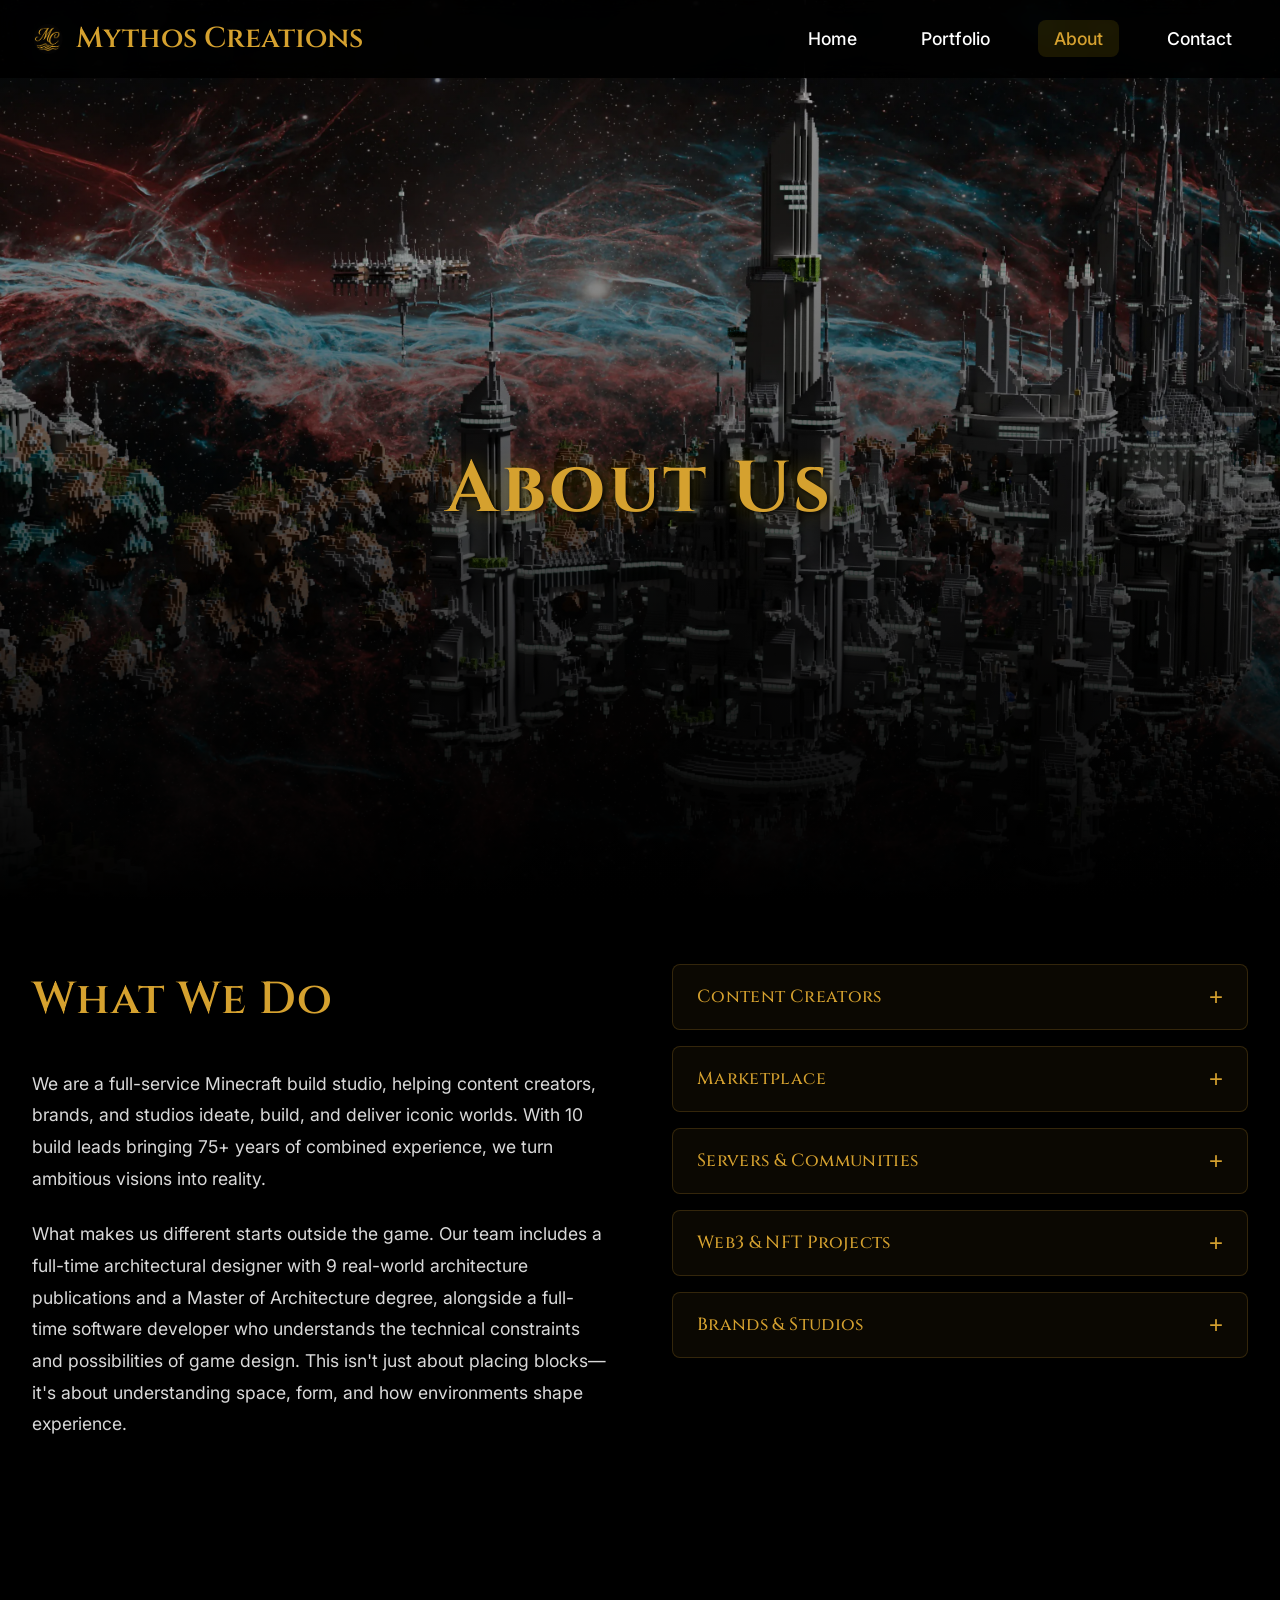
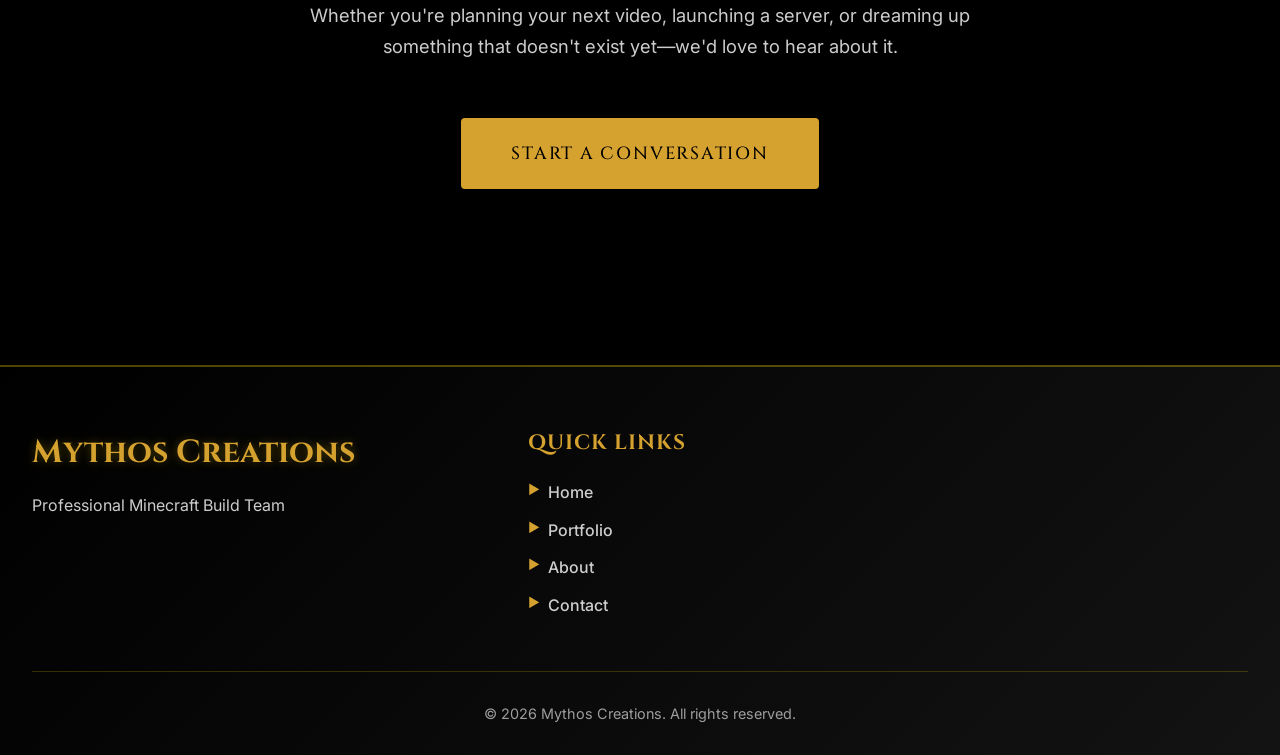
==== commit 08b9f6b4: "Add navigation arrows to portfolio modals, rebrand to Mythos Creations, fix card layout" ====
--- a/about.html
+++ b/about.html
@@ -3,9 +3,9 @@
 <head>
     <meta charset="UTF-8">
     <meta name="viewport" content="width=device-width, initial-scale=1.0">
-    <title>About - Lakeshore Creations</title>
-    <meta name="description" content="Learn about Lakeshore Creations, a professional Minecraft build team.">
-    <meta name="keywords" content="about Lakeshore Creations, Minecraft build team, professional Minecraft builders">
+    <title>About - Mythos Creations</title>
+    <meta name="description" content="Learn about Mythos Creations, a professional Minecraft build team.">
+    <meta name="keywords" content="about Mythos Creations, Minecraft build team, professional Minecraft builders">
     <link rel="icon" type="image/png" href="assets/images/Logo.png">
     <link rel="stylesheet" href="assets/css/styles.css">
     <link rel="preconnect" href="https://fonts.googleapis.com">
@@ -41,7 +41,7 @@
                         We are a full-service Minecraft build studio, helping content creators, brands, and studios ideate, build, and deliver iconic worlds. With 10 build leads bringing 75+ years of combined experience, we turn ambitious visions into reality.
                     </p>
                     <p class="about-description">
-                        What makes us different starts outside the game. Our team includes a published architect with 9 real-world architecture publications and a Master of Architecture degree, alongside a full-time software developer who understands the technical constraints and possibilities of game design. This isn't just about placing blocks—it's about understanding space, form, and how environments shape experience.
+                        What makes us different starts outside the game. Our team includes a full-time architectural designer with 9 real-world architecture publications and a Master of Architecture degree, alongside a full-time software developer who understands the technical constraints and possibilities of game design. This isn't just about placing blocks—it's about understanding space, form, and how environments shape experience.
                     </p>
                 </div>
 
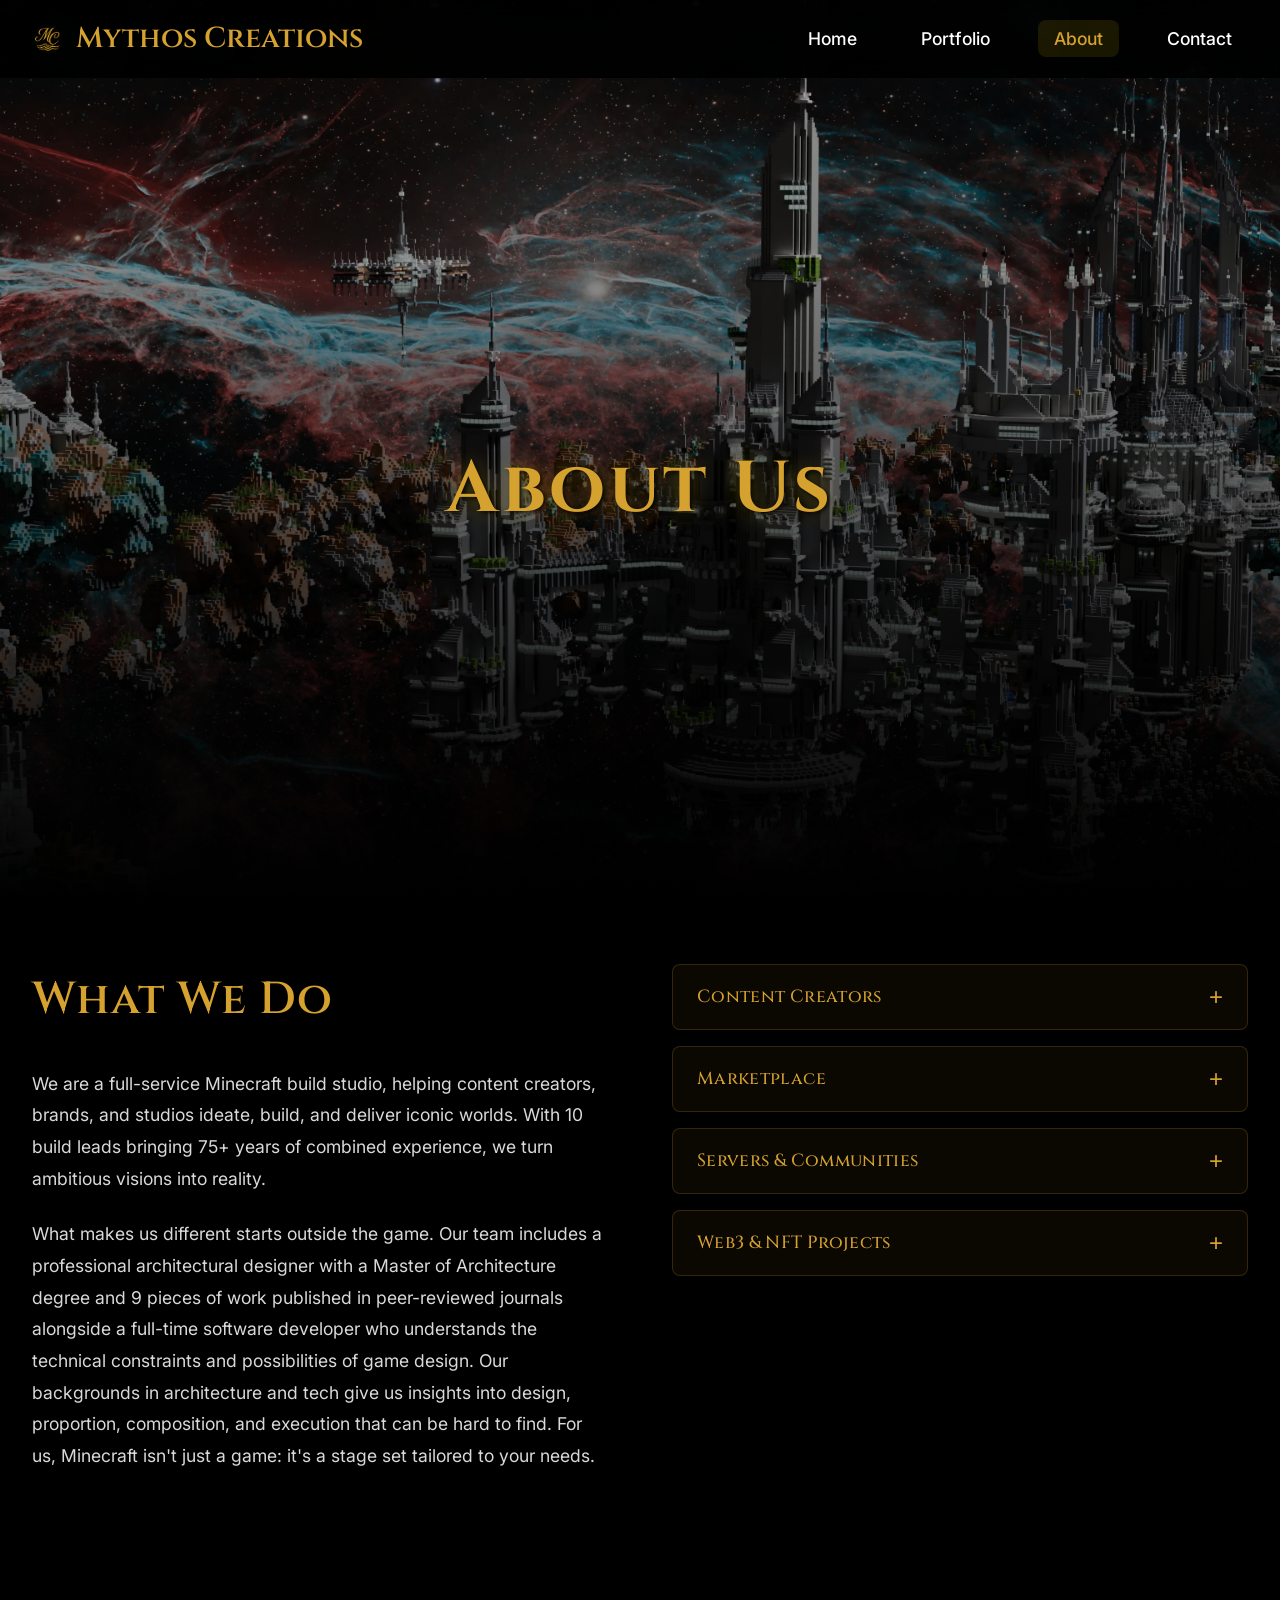
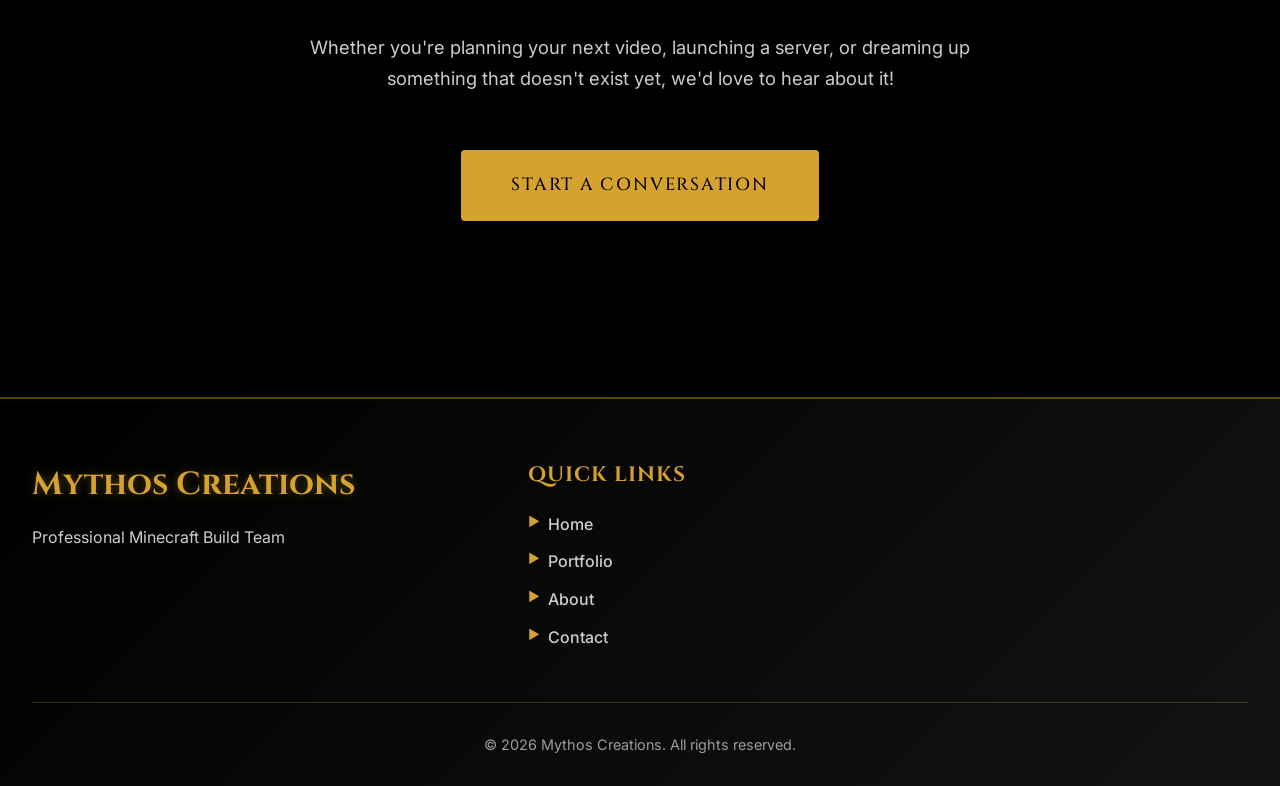
==== commit c0d8ddb1: "Update content: refine messaging and remove Brands & Studios section" ====
--- a/about.html
+++ b/about.html
@@ -41,7 +41,7 @@
                         We are a full-service Minecraft build studio, helping content creators, brands, and studios ideate, build, and deliver iconic worlds. With 10 build leads bringing 75+ years of combined experience, we turn ambitious visions into reality.
                     </p>
                     <p class="about-description">
-                        What makes us different starts outside the game. Our team includes a full-time architectural designer with 9 real-world architecture publications and a Master of Architecture degree, alongside a full-time software developer who understands the technical constraints and possibilities of game design. This isn't just about placing blocks—it's about understanding space, form, and how environments shape experience.
+                        What makes us different starts outside the game. Our team includes a professional architectural designer with a Master of Architecture degree and 9 pieces of work published in peer-reviewed journals alongside a full-time software developer who understands the technical constraints and possibilities of game design. Our backgrounds in architecture and tech give us insights into design, proportion, composition, and execution that can be hard to find. For us, Minecraft isn't just a game: it's a stage set tailored to your needs.
                     </p>
                 </div>
 
@@ -55,7 +55,7 @@
                                 <span class="accordion-icon">+</span>
                             </button>
                             <div class="accordion-content">
-                                <p>Our leads have years of experience building with top content creators, including MrBeast. Every project begins with understanding your video concept, audience, and the feeling the space should evoke—turning good ideas into iconic backdrops that elevate your content.</p>
+                                <p>Our leads have years of experience building with top content creators. Every project begins with understanding your video concept, audience, and the feeling the space should evoke: turning good ideas into iconic backdrops that elevate your content.</p>
                             </div>
                         </div>
 
@@ -66,7 +66,7 @@
                                 <span class="accordion-icon">+</span>
                             </button>
                             <div class="accordion-content">
-                                <p>We've shipped content to the official Minecraft Marketplace, meeting Microsoft's quality standards and technical requirements. From adventure maps to survival spawns, we understand what it takes to create commercially successful Minecraft content.</p>
+                                <p>Our builders have shipped content to the official Minecraft Marketplace, meeting Microsoft's quality standards and technical requirements. From adventure maps to survival spawns, we understand what it takes to create commercially successful Minecraft content.</p>
                             </div>
                         </div>
 
@@ -88,18 +88,7 @@
                                 <span class="accordion-icon">+</span>
                             </button>
                             <div class="accordion-content">
-                                <p>We've created worlds for NFT Worlds and other blockchain-based Minecraft experiences. We understand the unique requirements of Web3 projects and how to build environments that serve both gameplay and community ownership.</p>
-                            </div>
-                        </div>
-
-                        <!-- Brands & Studios -->
-                        <div class="accordion-card" data-accordion="brands">
-                            <button class="accordion-header">
-                                <span class="accordion-title">Brands & Studios</span>
-                                <span class="accordion-icon">+</span>
-                            </button>
-                            <div class="accordion-content">
-                                <p>When the stakes are high and deadlines are real, teams call us because they know we deliver. We work with brands and production studios to create bespoke Minecraft experiences that align with campaign goals and brand guidelines.</p>
+                                <p>Our builders have experience designing maps for NFT Worlds and other blockchain-based Minecraft experiences. While this market was short-lived, we understand the unique requirements of Web3 projects and how to build environments that serve both gameplay and community ownership.</p>
                             </div>
                         </div>
                     </div>
@@ -112,7 +101,7 @@
     <section class="about-cta-section">
         <div class="container">
             <div class="about-cta-content">
-                <p class="about-cta-text">Whether you're planning your next video, launching a server, or dreaming up something that doesn't exist yet—we'd love to hear about it.</p>
+                <p class="about-cta-text">Whether you're planning your next video, launching a server, or dreaming up something that doesn't exist yet, we'd love to hear about it!</p>
                 <a href="contact.html" class="cta-button cta-button-primary">Start a Conversation</a>
             </div>
         </div>
@@ -134,21 +123,34 @@
 
         function initAccordion() {
             const cards = document.querySelectorAll('.accordion-card');
+            let animating = false;
             
             cards.forEach(card => {
                 const header = card.querySelector('.accordion-header');
                 
                 header.addEventListener('click', () => {
+                    if (animating) return;
+                    
                     const isOpen = card.classList.contains('active');
+                    const currentlyOpen = document.querySelector('.accordion-card.active');
                     
-                    // Close all other cards
-                    cards.forEach(c => {
-                        c.classList.remove('active');
-                        c.querySelector('.accordion-icon').textContent = '+';
-                    });
-                    
-                    // Toggle current card (only open if it wasn't already open)
-                    if (!isOpen) {
+                    if (isOpen) {
+                        // Just close the current card
+                        card.classList.remove('active');
+                        card.querySelector('.accordion-icon').textContent = '+';
+                    } else if (currentlyOpen) {
+                        // Another card is open — close it first, then open the new one
+                        animating = true;
+                        currentlyOpen.classList.remove('active');
+                        currentlyOpen.querySelector('.accordion-icon').textContent = '+';
+                        
+                        setTimeout(() => {
+                            card.classList.add('active');
+                            card.querySelector('.accordion-icon').textContent = '−';
+                            animating = false;
+                        }, 400); // matches the CSS transition duration
+                    } else {
+                        // Nothing is open — just open the clicked card
                         card.classList.add('active');
                         card.querySelector('.accordion-icon').textContent = '−';
                     }
--- a/assets/css/styles.css
+++ b/assets/css/styles.css
@@ -2995,3 +2995,71 @@
         font-size: 1rem;
     }
 }
+
+/* Navbar Dropdown Styles */
+.nav-dropdown {
+    position: relative;
+}
+
+.dropdown-menu {
+    position: absolute;
+    top: 100%;
+    left: 0;
+    background: rgba(0, 0, 0, 0.95);
+    border: 1px solid rgba(213, 161, 47, 0.3);
+    border-radius: 8px;
+    list-style: none;
+    padding: 0.5rem 0;
+    min-width: 180px;
+    opacity: 0;
+    visibility: hidden;
+    transform: translateY(10px);
+    transition: all 0.3s ease;
+    z-index: 1000;
+    box-shadow: 0 10px 30px rgba(0, 0, 0, 0.5);
+}
+
+.nav-dropdown:hover .dropdown-menu {
+    opacity: 1;
+    visibility: visible;
+    transform: translateY(0);
+}
+
+.dropdown-menu li {
+    padding: 0;
+}
+
+.dropdown-link {
+    display: block;
+    padding: 0.6rem 1.2rem;
+    color: var(--white);
+    text-decoration: none;
+    font-size: 0.95rem;
+    font-weight: 400;
+    transition: all 0.2s ease;
+}
+
+.dropdown-link:hover {
+    color: var(--gold-color);
+    background: rgba(213, 161, 47, 0.1);
+}
+
+/* Mobile dropdown styles */
+@media screen and (max-width: 768px) {
+    .dropdown-menu {
+        position: static;
+        opacity: 1;
+        visibility: visible;
+        transform: none;
+        background: transparent;
+        border: none;
+        box-shadow: none;
+        padding-left: 1rem;
+        min-width: auto;
+    }
+    
+    .dropdown-link {
+        font-size: 0.9rem;
+        padding: 0.4rem 1rem;
+    }
+}
